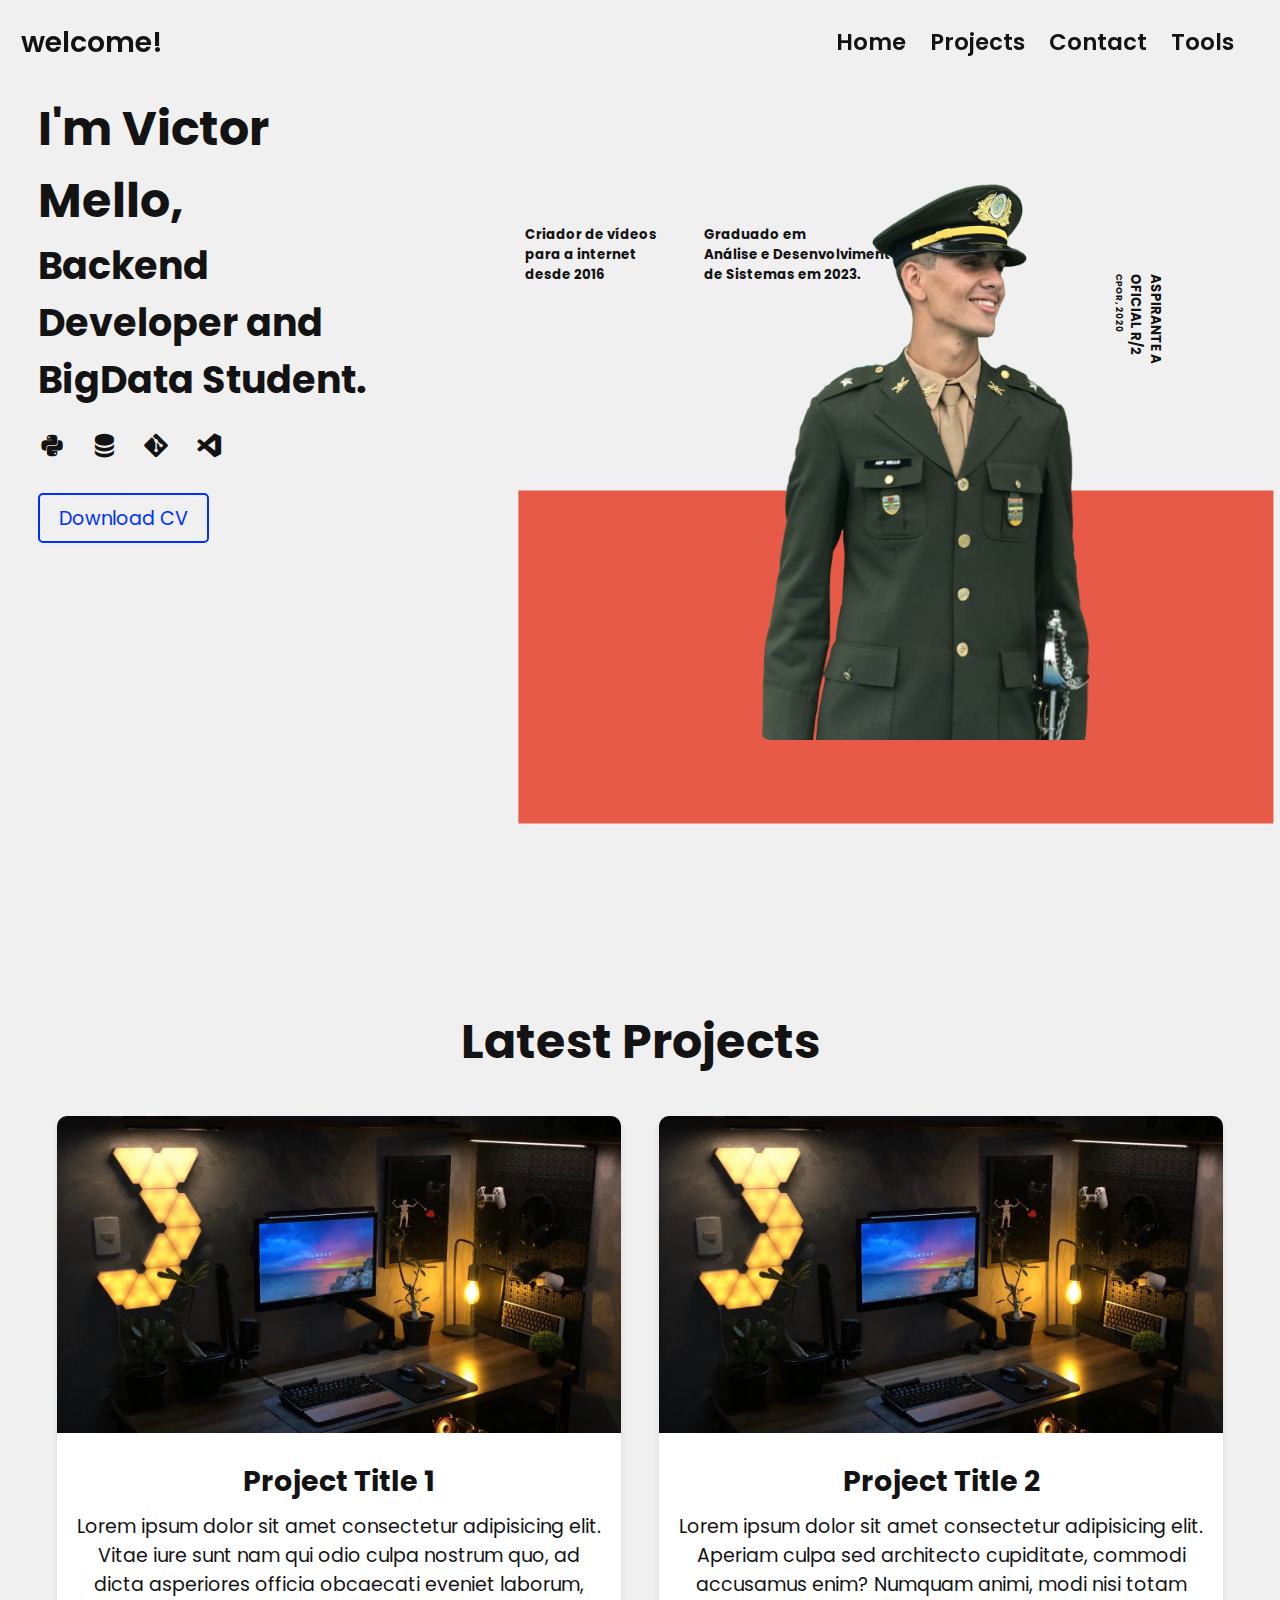
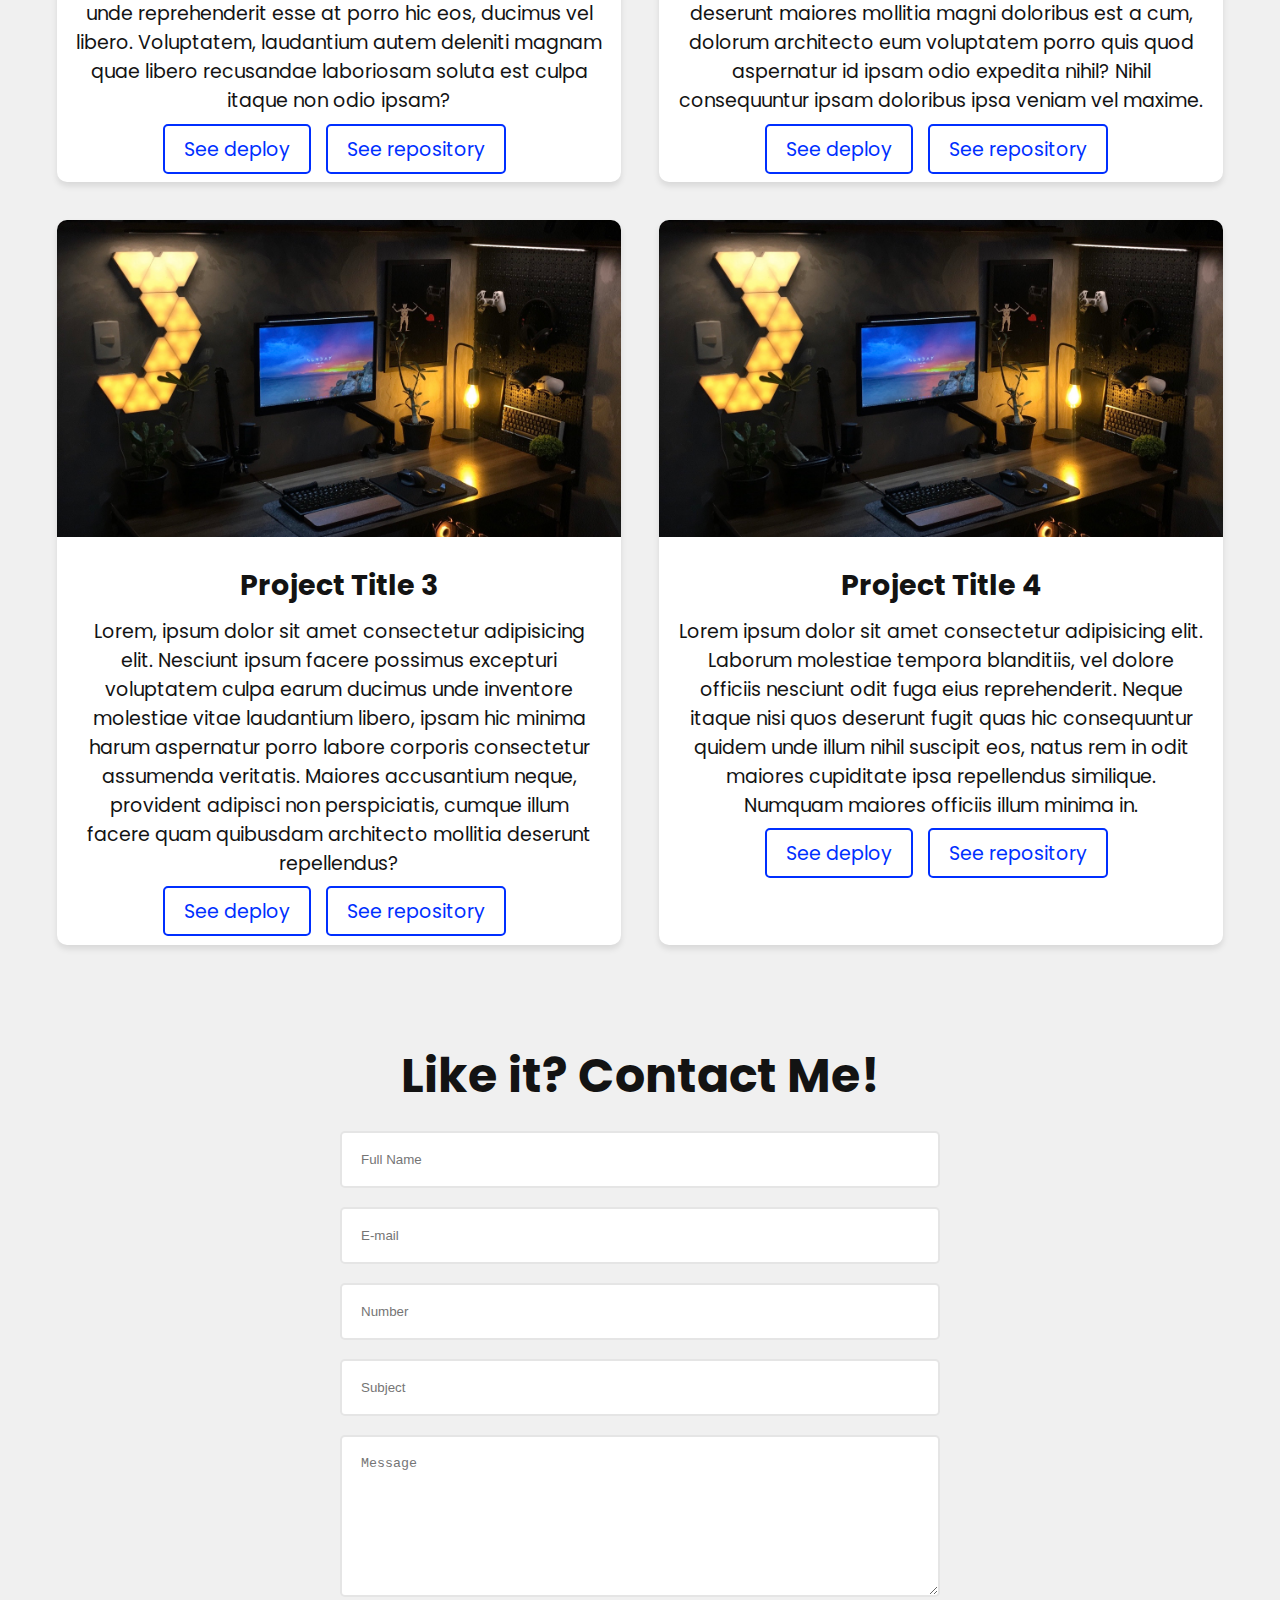
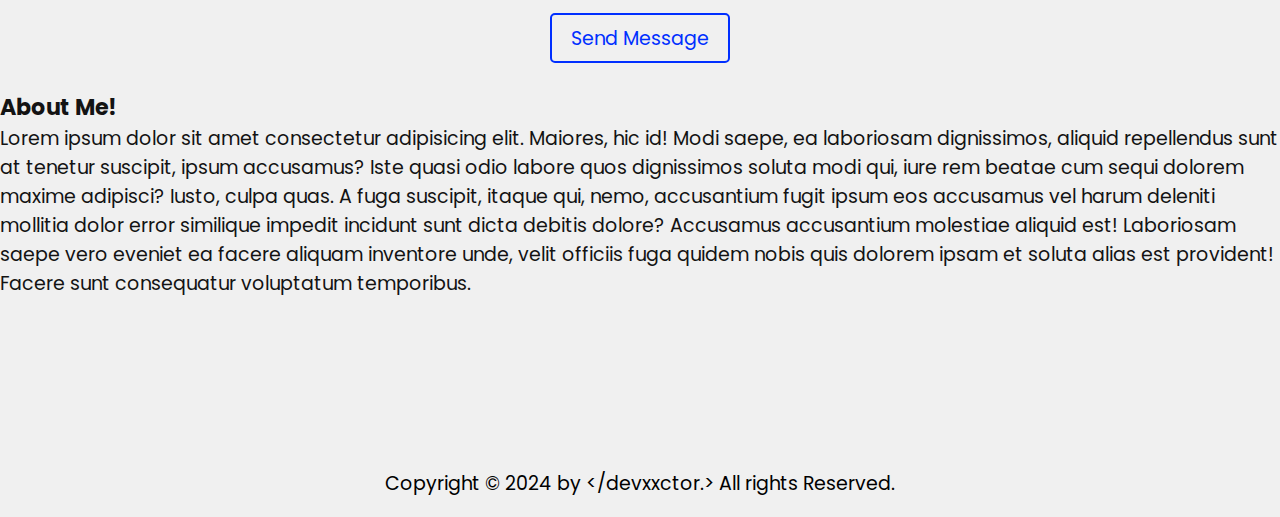
==== index.html @ 787803a2 "first commit" ====
<!DOCTYPE html>
<html lang="en">
<head>
    <meta charset="UTF-8">
    <meta name="viewport" content="width=device-width, initial-scale=1.0">
    <title>Welcome to my Portfolio</title>
    <link rel="shortcut icon" href="#" type="image/x-icon">
    <!-- box icons-->
    <link href='https://unpkg.com/boxicons@2.1.4/css/boxicons.min.css' rel='stylesheet'>
    <!-- custom css -->
     <link rel="stylesheet" href="css/style.css">
</head>
<body>
    <header>
        <a href="#" class="logo">welcome!</a>

        <div class="nav">
            <a href="#home">Home</a>
            <a href="#portfolio">Projects</a>
            <a href="#contact">Contact</a>
            <a href="#tools">Tools</a>
        </div>
    </header>

    <!-- Tarja semi-transparente -->
    <div class="overlay"></div>

    <!-- texto ao redor da imagem -->
     <div class="asp">
        <h4>ASPIRANTE A</h4>
        <h4>OFICIAL R/2</h4>
        <h6>CPOR, 2020</h6>
     </div>

     <div class="text">
        <h3>Graduado em</h3>
        <h3>Análise e Desenvolvimento</h3>
        <h3>de Sistemas em 2023.</h3>
     </div>

     <div class="resumo">
        <h3>Criador de vídeos</h3>
        <h3>para a internet</h3>
        <h3>desde 2016</h3>
     </div> 

    <!-- home section -->
    <section class="home" id="home">
        <div class="home-content">
            <h1>I'm Victor Mello,</h1>
            <h2>Backend <span>Developer</span> and BigData <span>Student.</span></h2>
            <div class="tecnologias">
                <a href="#"><i class='bx bxl-python'></i>
                <a href="#"><i class='bx bxs-data'></i>
                <a href="#"><i class='bx bxl-git'></i>
                <a href="#"><i class='bx bxl-visual-studio'></i>
            </div>
            <h3>‎ </h3> <!-- comentário em branco para dar espaço -->
            <a href="#" class="btn">Download CV</a>
        </div>
        <div class="home-image">
            <img class="profile-picture" src="img/profile.png" alt="Foto de Perfil">
        </div>
    </section>
    <!-- /home section -->

    <!-- portfolio section -->
    <section class="portfolio" id="portfolio">
        <h2>Latest <span>Projects</span></h2>
        <div class="portfolio-container">
            <!-- Project 1 -->
            <div class="portfolio-item">
                <img src="img/setup.jpg" alt="Projeto 1">
                <div class="portfolio-content">
                    <h3>Project Title 1</h3>
                    <p>
                        Lorem ipsum dolor sit amet consectetur adipisicing elit. Vitae iure sunt nam qui odio culpa nostrum quo, ad dicta asperiores officia obcaecati eveniet laborum, unde reprehenderit esse at porro hic eos, ducimus vel libero. Voluptatem, laudantium autem deleniti magnam quae libero recusandae laboriosam soluta est culpa itaque non odio ipsam?
                    </p>
                    <div class="portfolio-buttons">
                        <a href="#" class="btn">See deploy</a>
                        <a href="#" class="btn">See repository</a>
                    </div>
                </div>
            </div>
            <!-- Project 2 -->
            <div class="portfolio-item">
                <img src="img/setup.jpg" alt="Projeto 2">
                <div class="portfolio-content">
                    <h3>Project Title 2</h3>
                    <p>
                        Lorem ipsum dolor sit amet consectetur adipisicing elit. Aperiam culpa sed architecto cupiditate, commodi accusamus enim? Numquam animi, modi nisi totam deserunt maiores mollitia magni doloribus est a cum, dolorum architecto eum voluptatem porro quis quod aspernatur id ipsam odio expedita nihil? Nihil consequuntur ipsam doloribus ipsa veniam vel maxime.
                    </p>
                    <div class="portfolio-buttons">
                        <a href="#" class="btn">See deploy</a>
                        <a href="#" class="btn">See repository</a>
                    </div>
                </div>
            </div>
            <!-- Project 3 -->
            <div class="portfolio-item">
                <img src="img/setup.jpg" alt="Projeto 3">
                <div class="portfolio-content">
                    <h3>Project Title 3</h3>
                    <p>
                        Lorem, ipsum dolor sit amet consectetur adipisicing elit. Nesciunt ipsum facere possimus excepturi voluptatem culpa earum ducimus unde inventore molestiae vitae laudantium libero, ipsam hic minima harum aspernatur porro labore corporis consectetur assumenda veritatis. Maiores accusantium neque, provident adipisci non perspiciatis, cumque illum facere quam quibusdam architecto mollitia deserunt repellendus?
                    </p>
                    <div class="portfolio-buttons">
                        <a href="#" class="btn">See deploy</a>
                        <a href="#" class="btn">See repository</a>
                    </div>
                </div>
            </div>
            <!-- Project 4 -->
            <div class="portfolio-item">
                <img src="img/setup.jpg" alt="Projeto 4">
                <div class="portfolio-content">
                    <h3>Project Title 4</h3>
                    <p>
                        Lorem ipsum dolor sit amet consectetur adipisicing elit. Laborum molestiae tempora blanditiis, vel dolore officiis nesciunt odit fuga eius reprehenderit. Neque itaque nisi quos deserunt fugit quas hic consequuntur quidem unde illum nihil suscipit eos, natus rem in odit maiores cupiditate ipsa repellendus similique. Numquam maiores officiis illum minima in.
                    </p>
                    <div class="portfolio-buttons">
                        <a href="#" class="btn">See deploy</a>
                        <a href="#" class="btn">See repository</a>
                    </div>
                </div>
            </div>
        </div>
    </section>
    <!-- /portfolio section -->

    <!-- contact section -->
    <section class="contact" id="contact">
        <h2>Like it? Contact <span>Me!</span></h2>
        <form action="">
            <div class="input-box">
                <input type="text" placeholder="Full Name">
                <input type="email" placeholder="E-mail">
                <input type="number" placeholder="Number">
                <input type="text" placeholder="Subject">
                <textarea cols="45" rows="8" placeholder="Message"></textarea>
            </div>
            <a href="#" class="btn">Send Message</a>
        </form>
    </section>
    <!-- /contact section -->

    <!-- about section -->
    <section class="about" id="about">
        <div class="about-content">
            <h3>About <span>Me!</span></h3>
            <p>
                Lorem ipsum dolor sit amet consectetur adipisicing elit. Maiores, hic id! Modi saepe, ea laboriosam dignissimos, aliquid repellendus sunt at tenetur suscipit, ipsum accusamus? Iste quasi odio labore quos dignissimos soluta modi qui, iure rem beatae cum sequi dolorem maxime adipisci? Iusto, culpa quas. A fuga suscipit, itaque qui, nemo, accusantium fugit ipsum eos accusamus vel harum deleniti mollitia dolor error similique impedit incidunt sunt dicta debitis dolore? Accusamus accusantium molestiae aliquid est! Laboriosam saepe vero eveniet ea facere aliquam inventore unde, velit officiis fuga quidem nobis quis dolorem ipsam et soluta alias est provident! Facere sunt consequatur voluptatum temporibus.
            </p>
        </div>
    </section>
    <!-- /about section -->

    <footer>
        <p>Copyright &copy; 2024 by &lt;/devxxctor.&gt; All rights Reserved.</p>
    </footer>

    <script src="js/script.js"></script>
</body>
</html>
---- css/style.css ----
@import url('https://fonts.googleapis.com/css2?family=Poppins:ital,wght@0,100;0,200;0,300;0,400;0,500;0,600;0,700;0,800;0,900;1,100;1,200;1,300;1,400;1,500;1,600;1,700;1,800;1,900&display=swap');

:root {
    --main-color: #002fff;
    --text-color: #131313;
    --bg-color-01: #f0f0f0;
    --bg-color-02: #00eeff;
    --color-00: #0000001a;
    --color-01: #e22c14c4;
}

* {
    margin: 0;
    padding: 0;
    box-sizing: border-box;
    text-decoration: none;
    outline: none;
    scroll-behavior: smooth;
}

html {
    font-family: 'Poppins', sans-serif;
    font-size: 19px;
}

body {
    background-color: var(--bg-color-01);
    color: var(--text-color);
}

header {
    position: fixed;
    top: 0;
    left: 0;
    width: 98%;
    padding: 1.1rem;
    display: flex;
    justify-content: space-between;
    align-items: center;
    z-index: 100;
}

.profile-picture {
    max-width: 69%;
    height: auto;
    display: block;
    margin: 0;
    position: relative;
    cursor: default;
    margin-top: 3.5rem;
}

.nav a {
    color: var(--text-color);
    font-size: 1.2rem;
    margin-left: 1rem;
    font-weight: 600;
    transition: 0.5s;
}

.nav a:hover {
    color: var(--color-01);
}

.logo {
    color: var(--text-color);
    font-size: 1.5rem;  
    font-weight: 600;
    cursor: default;
}

.btn {
    color: var(--main-color);
    border: 2px solid var(--main-color);
    padding: 0.5rem 1rem;
    border-radius: 5px;
    transition: 0.3s;
}

.home-content .btn {
    margin-top: 3rem; 
}

.btn:hover {
    background-color: var(--main-color);
    color: #fff;
}

.home {
    display: flex;
    flex-direction: row;
    align-items: center;
    justify-content: space-between;
    padding: 2rem;
    margin-top: 4rem;
}

.home-content {
    max-width: 30%;
    margin-top: -12rem;
}

.home h1 {
    font-size: 2.5rem;
}

.home h2 {
    font-size: 2rem;
    margin-bottom: 1rem;
}

.home p {
    margin-bottom: 1rem;
}

.home .tecnologias a {
    color: var(--text-color);
    margin-right: 0.8rem;
    font-size: 1.5rem;
    transition: 0.3s;
    cursor: default;
}

.home .tecnologias a:hover {
    color: var(--color-01);
    cursor: default;
}

.home-image {
    max-width: 40%;
    position: relative;
    z-index: 2;
}

.asp {
    position: absolute;
    text-align: left;
    top: 19%;
    left: 73%;
    width: 10%;
    height: 37%;
    rotate: 90deg;
    font-size: 0.7rem;
}

.asp h4 {
    margin: 0;
    text-align: left;
}

.text {
    position: absolute;
    text-align: left;
    top: 25%;
    left: 55%;
    width: 55%;
    height: 37%;
    font-size: 0.6rem;
}

.resumo {
    position: absolute;
    text-align: left;
    top: 25%;
    left: 41%;
    width: 55%;
    height: 37%;
    font-size: 0.6rem;
}

.overlay {
    position: absolute;
    top: 73%;
    left: 70%;
    width: 59%;
    height: 37%;
    background-color: var(--color-01);
    z-index: 2;
    transform: translate(-50%, -50%);
}

.home-image img {
    width: 100%;
    height: auto;
    border-radius: 10px;
}

.portfolio {
    padding: 2rem;
    text-align: center;
    margin-top: 10rem;
}

.portfolio h2 {
    font-size: 2.5rem;
    margin-bottom: 1rem;
}

.portfolio-container {
    display: flex;
    flex-wrap: wrap;
    justify-content: center;
}

.portfolio-item {
    background-color: #fff;
    border-radius: 10px;
    box-shadow: 0 4px 6px rgba(0, 0, 0, 0.1);
    margin: 1rem;
    width: calc(50% - 2rem);
    transition: 0.3s;
}

.portfolio-item img {
    width: 100%;
    border-radius: 10px 10px 0 0;
}

.portfolio-content {
    padding: 1rem;
}

.portfolio-content h3 {
    font-size: 1.5rem;
    margin-bottom: 0.5rem;
}

.portfolio-content p {
    margin-bottom: 1rem;
}

.portfolio-buttons .btn {
    margin-right: 0.5rem;
}

.contact {
    padding: 2rem;
    text-align: center;
}

.contact h2 {
    font-size: 2.5rem;
    margin-bottom: 1rem;
}

.contact form {
    max-width: 600px;
    margin: 0 auto;
}

.input-box input,
.input-box textarea {
    width: 100%;
    padding: 1rem;
    margin-bottom: 1rem;
    border: 2px solid var(--color-00);
    border-radius: 5px;
}

.input-box textarea {
    resize: vertical;
}

footer {
    text-align: center;
    padding: 1rem;
    color: #000000;
    width: 100%;
    bottom: 0;
    left: 0;
    margin-top: 8rem;
}
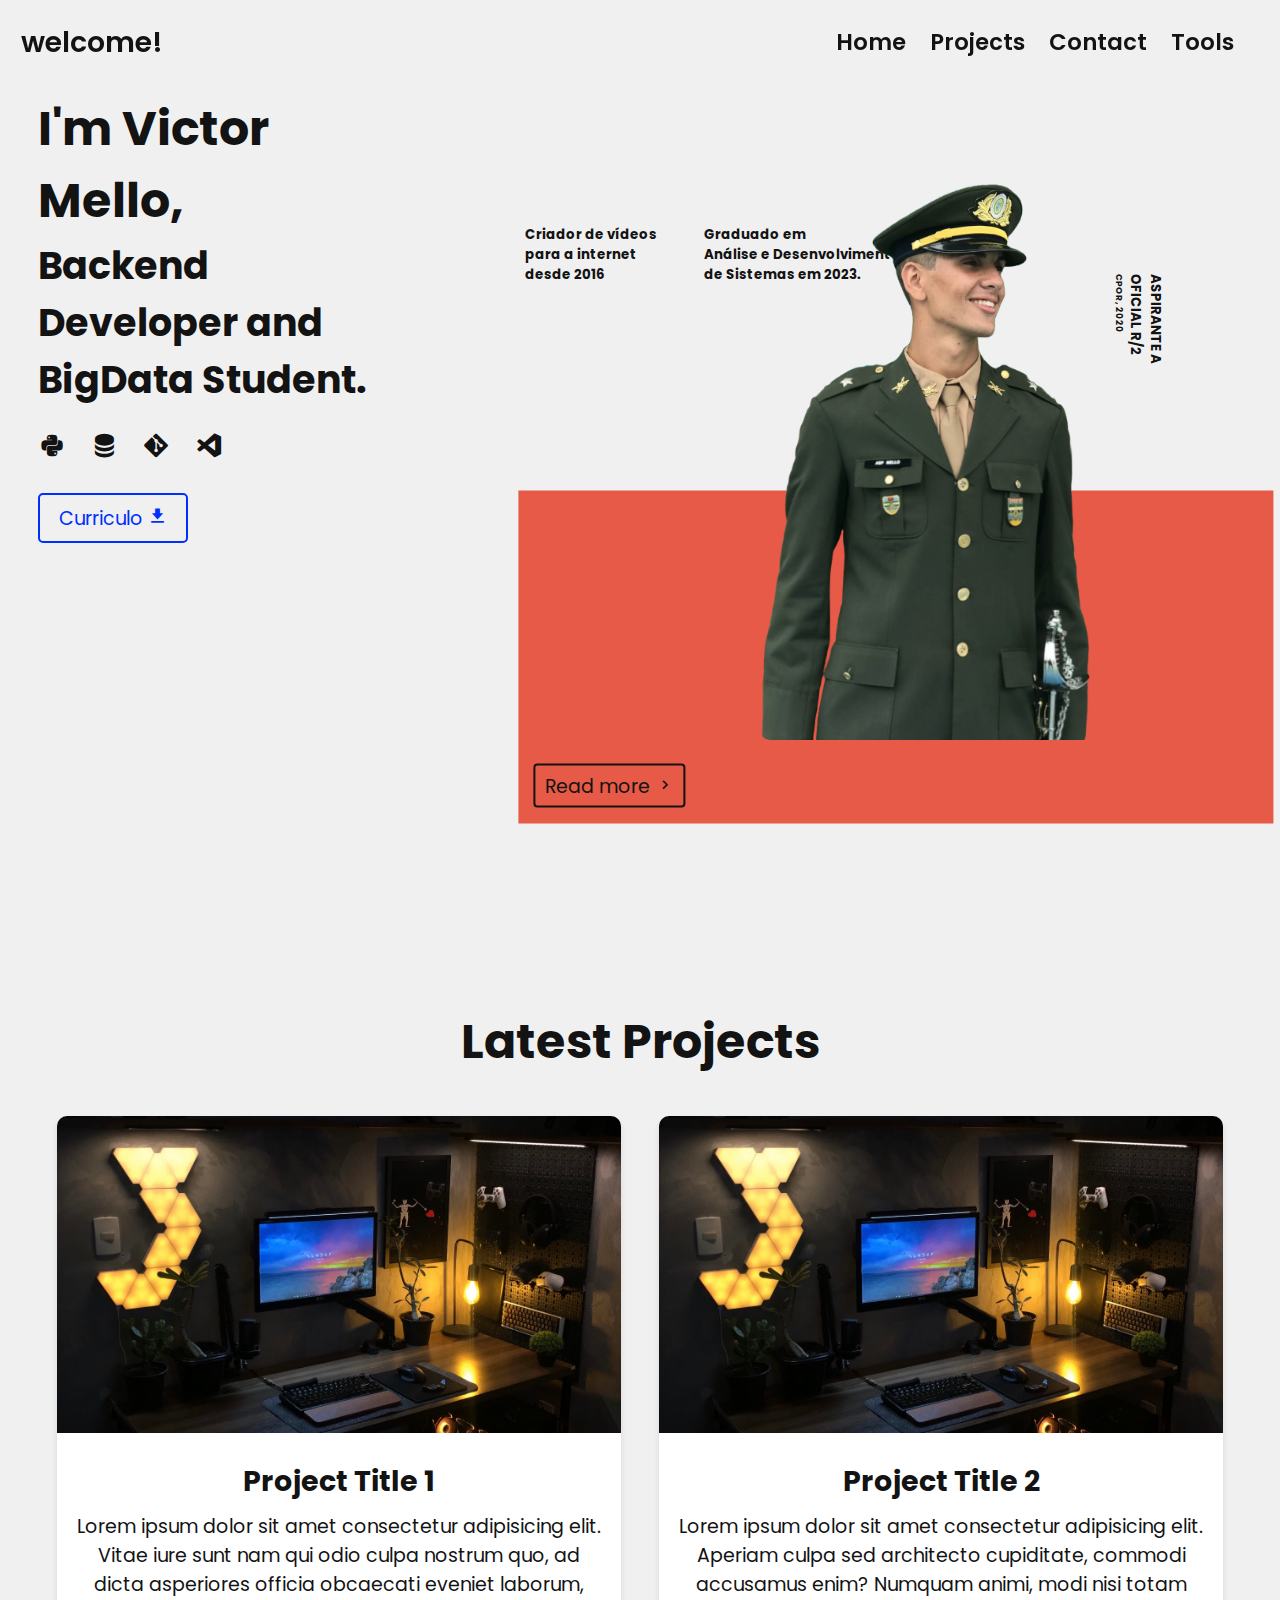
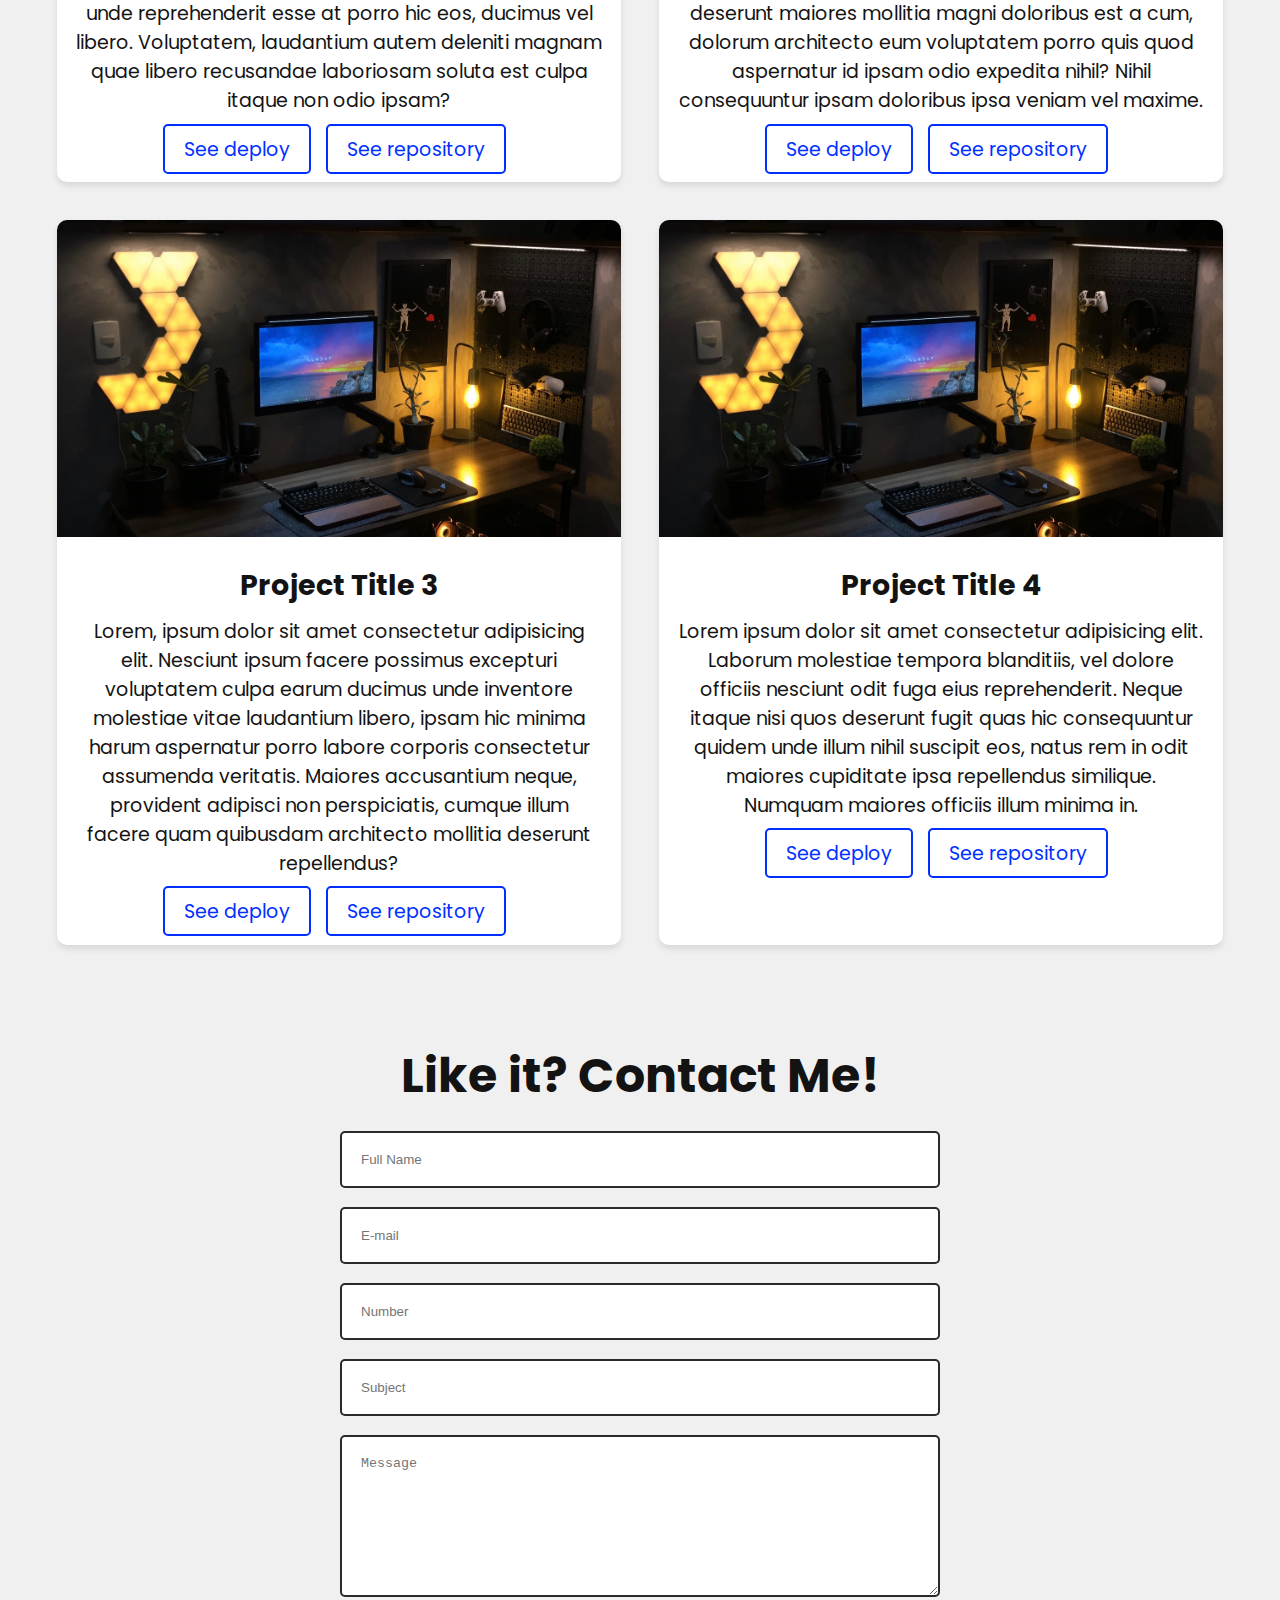
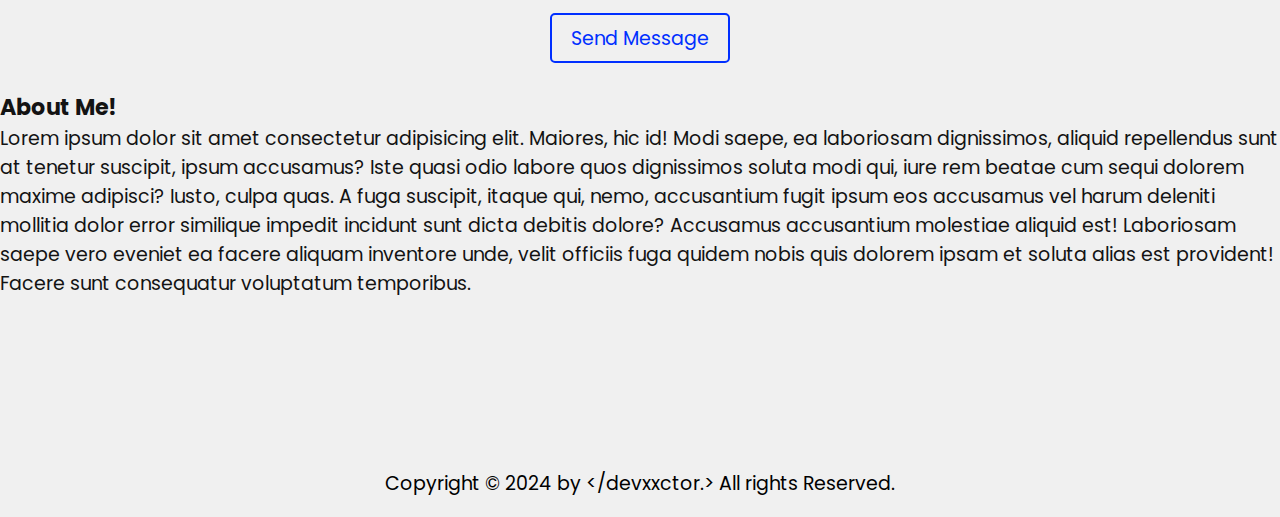
==== commit ed0954bd: "atualização de funcionalides" ====
--- a/index.html
+++ b/index.html
@@ -23,7 +23,11 @@
     </header>
 
     <!-- Tarja semi-transparente -->
-    <div class="overlay"></div>
+    <div class="overlay1">
+        <div class="overlay1-content">
+        </div>
+        <a href="#" class="read-more">Read more<i class='bx bx-chevron-right'></i></a>
+    </div>
 
     <!-- texto ao redor da imagem -->
      <div class="asp">
@@ -56,7 +60,7 @@
                 <a href="#"><i class='bx bxl-visual-studio'></i>
             </div>
             <h3>‎ </h3> <!-- comentário em branco para dar espaço -->
-            <a href="#" class="btn">Download CV</a>
+            <a href="#" class="btn">Curriculo <i class='bx bxs-download'></i></a>
         </div>
         <div class="home-image">
             <img class="profile-picture" src="img/profile.png" alt="Foto de Perfil">
@@ -160,5 +164,7 @@
     </footer>
 
     <script src="js/script.js"></script>
+    
 </body>
 </html>
+    --- a/css/style.css
+++ b/css/style.css
@@ -5,7 +5,7 @@
     --text-color: #131313;
     --bg-color-01: #f0f0f0;
     --bg-color-02: #00eeff;
-    --color-00: #0000001a;
+    --color-00: #000000d5;
     --color-01: #e22c14c4;
 }
 
@@ -168,7 +168,7 @@
     font-size: 0.6rem;
 }
 
-.overlay {
+.overlay1 {
     position: absolute;
     top: 73%;
     left: 70%;
@@ -177,6 +177,42 @@
     background-color: var(--color-01);
     z-index: 2;
     transform: translate(-50%, -50%);
+}
+
+.overlay1:hover {
+    opacity: 1;
+}
+
+.overlay1-content {
+    text-align: left;
+    position: relative;
+    padding: 1rem;
+    display: none;
+    z-index: 10;
+}
+
+.read-more {
+    top: 82%;
+    left: 2%;
+    position: absolute;
+    transition: 1s;
+    border: 2px solid;
+    border-radius: 4px;
+    padding: 0.3rem 0.5rem;
+    color: var(--text-color);
+}
+
+.read-more:hover {
+    color: var(--main-color);
+}
+
+.read-more i {
+    margin-left: 5px;
+}
+
+.overlay p {
+    margin-top: 1rem;
+    font-size: 0.9rem;
 }
 
 .home-image img {
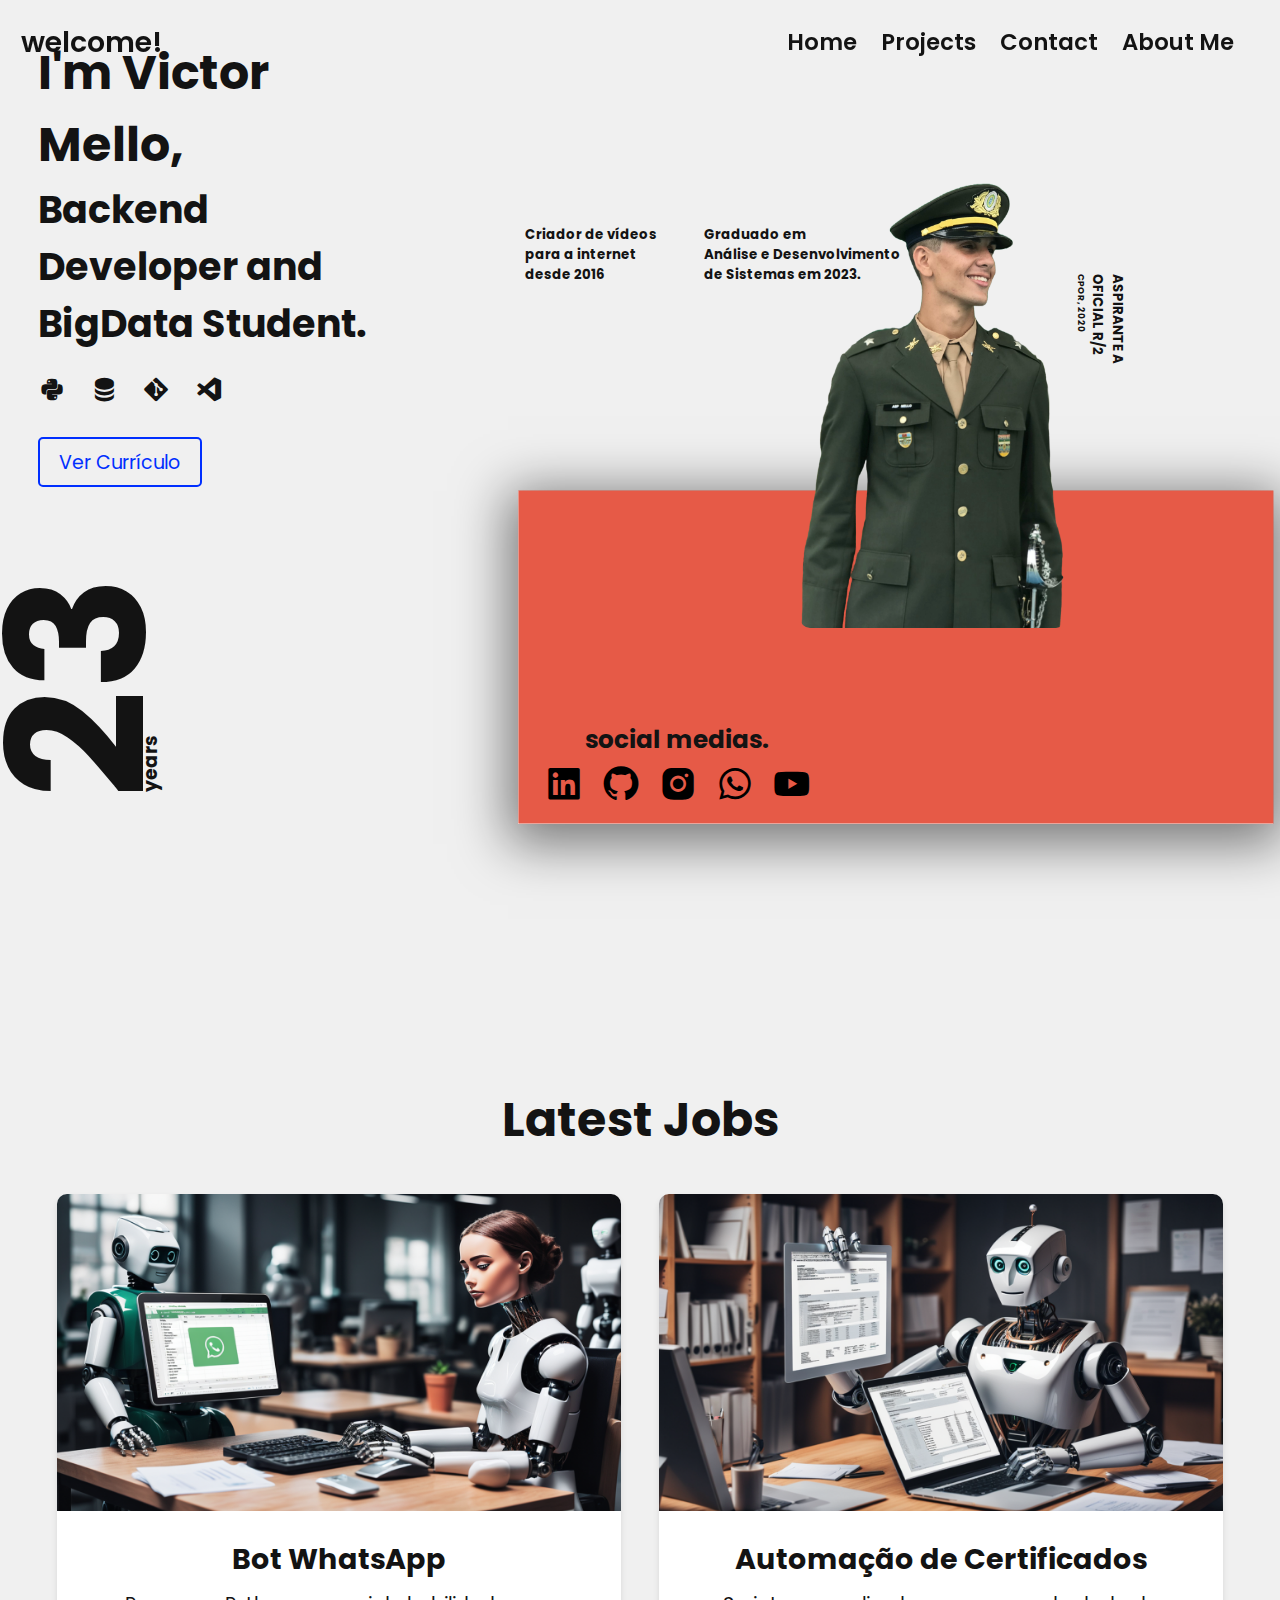
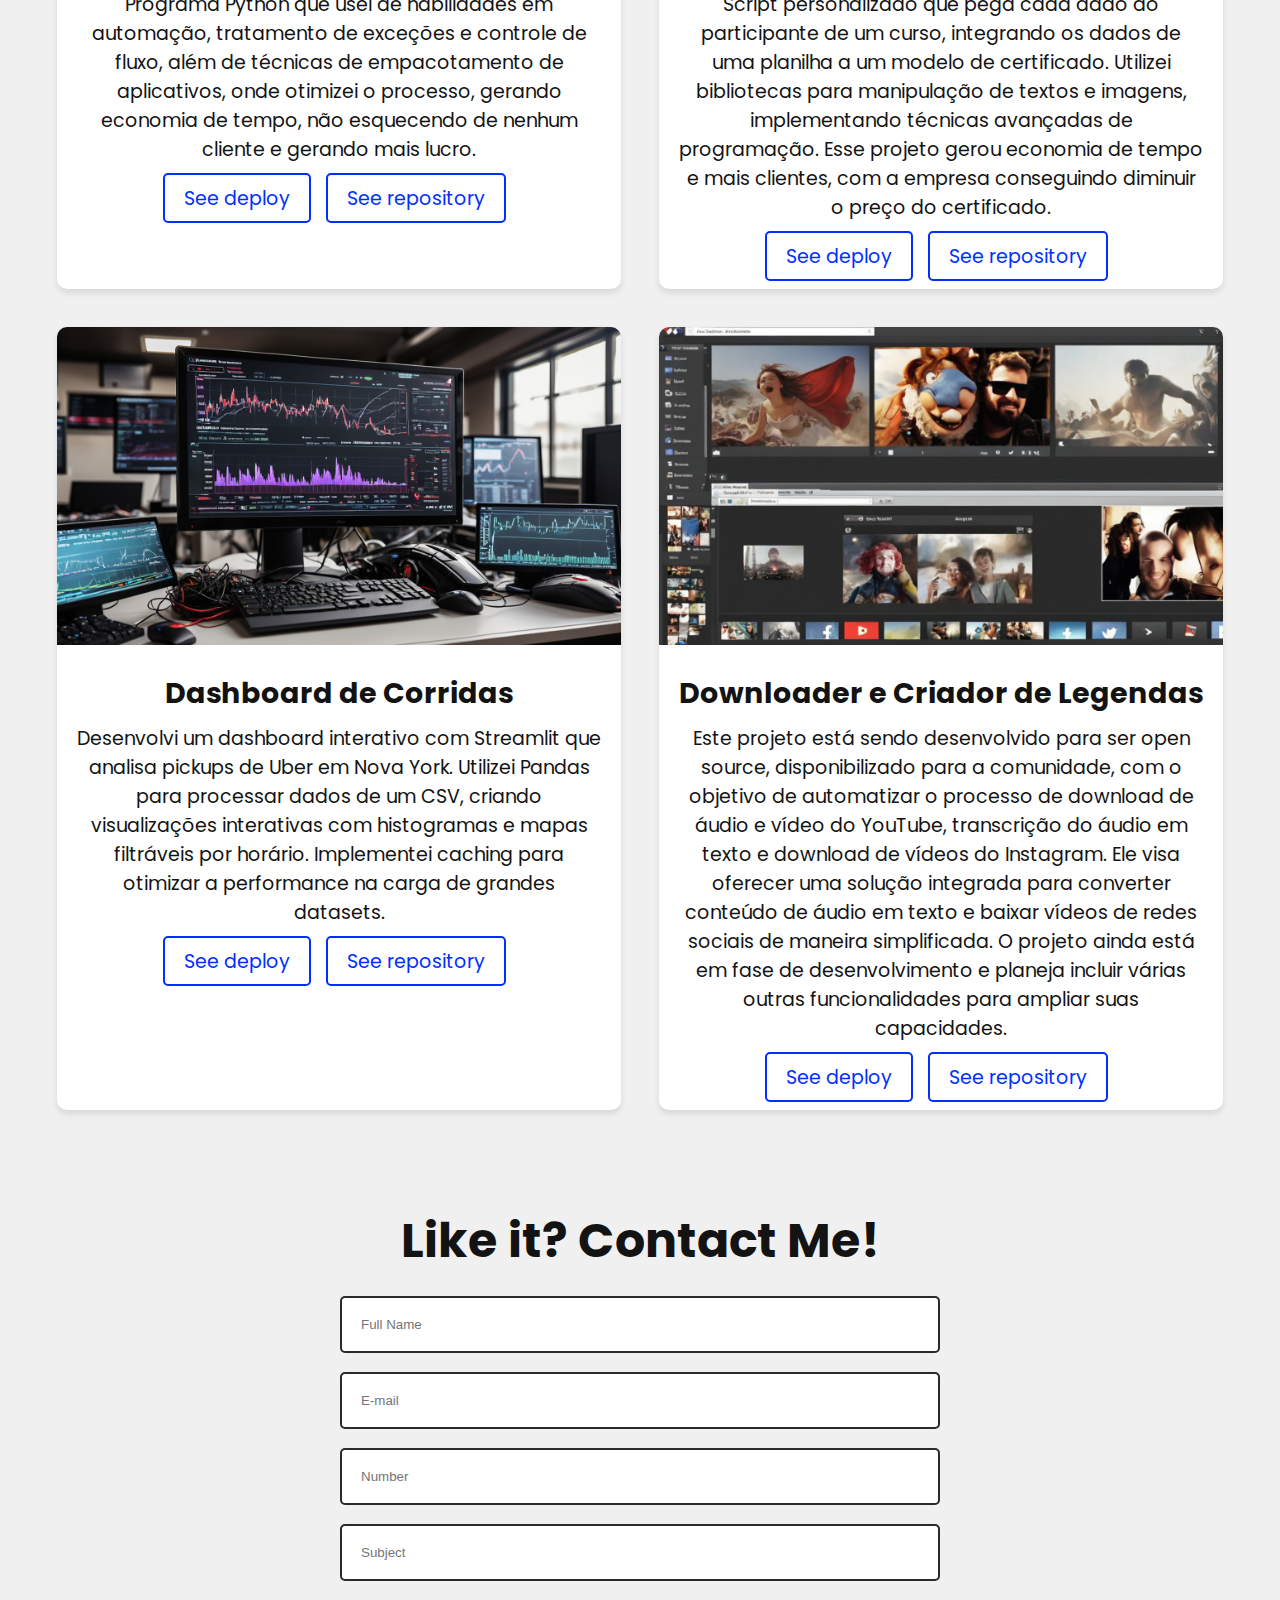
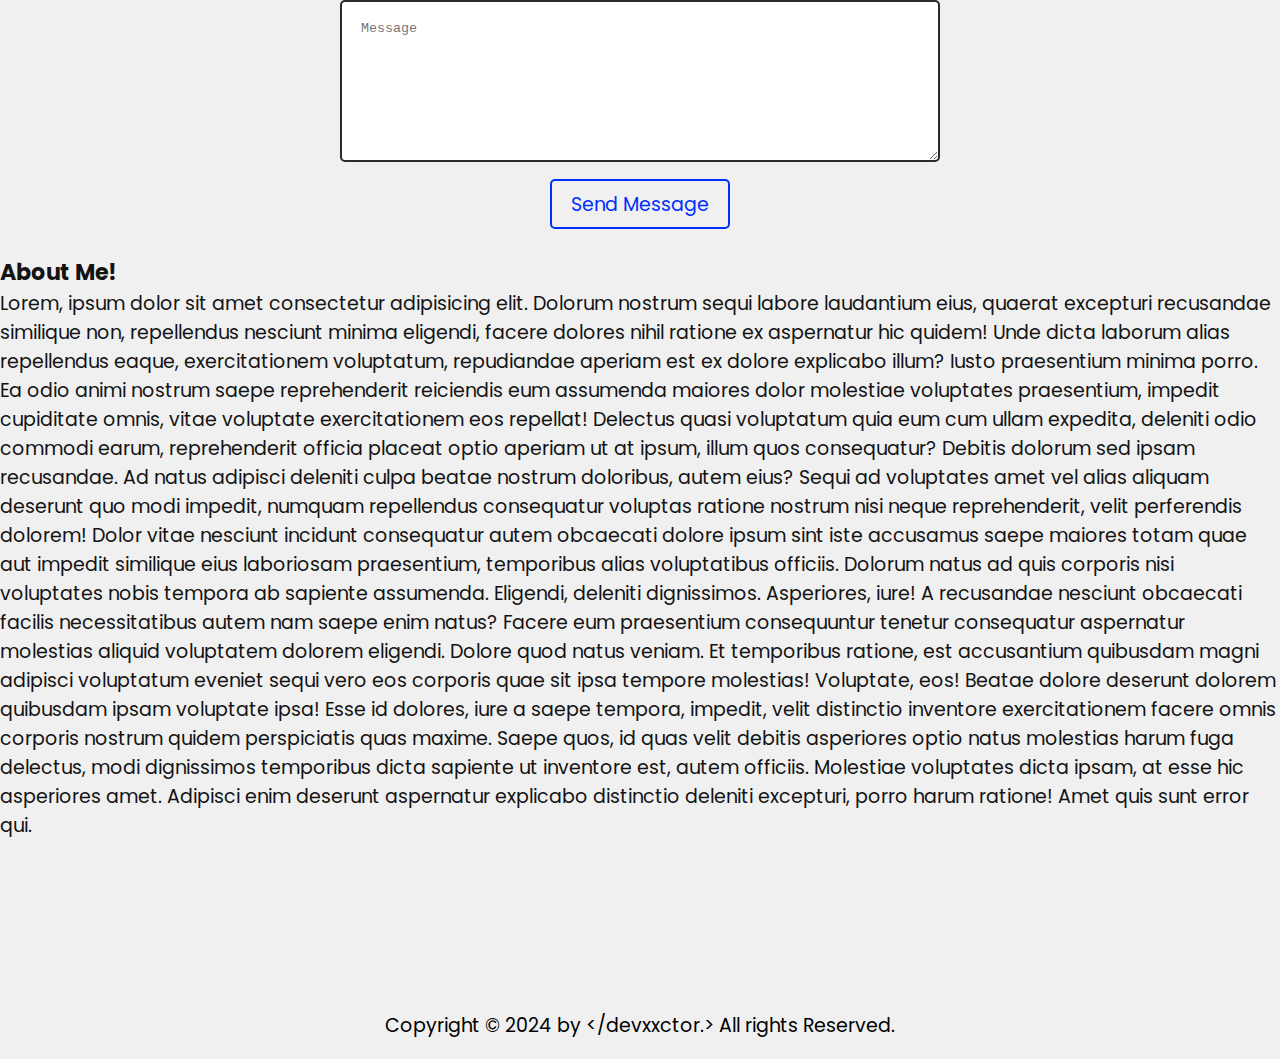
==== commit 41215d70: "mais algumas funcionalidades" ====
--- a/index.html
+++ b/index.html
@@ -18,15 +18,20 @@
             <a href="#home">Home</a>
             <a href="#portfolio">Projects</a>
             <a href="#contact">Contact</a>
-            <a href="#tools">Tools</a>
+            <a href="#about">About Me</a>
         </div>
     </header>
 
     <!-- Tarja semi-transparente -->
     <div class="overlay1">
-        <div class="overlay1-content">
+        <h6>social medias.</h6>
+        <div class="social-icons">
+            <a href="#"><i class='bx bxl-linkedin-square'></i></a>
+            <a href="#"><i class='bx bxl-github'></i></a>
+            <a href="#"><i class='bx bxl-instagram-alt'></i></a>
+            <a href="#"><i class='bx bxl-whatsapp'></i></a>
+            <a href="#"><i class='bx bxl-youtube'></i></a>
         </div>
-        <a href="#" class="read-more">Read more<i class='bx bx-chevron-right'></i></a>
     </div>
 
     <!-- texto ao redor da imagem -->
@@ -46,7 +51,13 @@
         <h3>Criador de vídeos</h3>
         <h3>para a internet</h3>
         <h3>desde 2016</h3>
-     </div> 
+     </div>
+
+    <!-- numero -->
+     <div class="idade">
+        <h1>23</h1>
+        <h5>years</h5>
+     </div>
 
     <!-- home section -->
     <section class="home" id="home">
@@ -60,7 +71,7 @@
                 <a href="#"><i class='bx bxl-visual-studio'></i>
             </div>
             <h3>‎ </h3> <!-- comentário em branco para dar espaço -->
-            <a href="#" class="btn">Curriculo <i class='bx bxs-download'></i></a>
+            <a href="#" class="btn">Ver Currículo</a>
         </div>
         <div class="home-image">
             <img class="profile-picture" src="img/profile.png" alt="Foto de Perfil">
@@ -70,15 +81,15 @@
 
     <!-- portfolio section -->
     <section class="portfolio" id="portfolio">
-        <h2>Latest <span>Projects</span></h2>
+        <h2>Latest <span>Jobs</span></h2>
         <div class="portfolio-container">
             <!-- Project 1 -->
             <div class="portfolio-item">
-                <img src="img/setup.jpg" alt="Projeto 1">
+                <img src="img/projeto1.png" alt="Projeto 1">
                 <div class="portfolio-content">
-                    <h3>Project Title 1</h3>
+                    <h3>Bot WhatsApp</h3>
                     <p>
-                        Lorem ipsum dolor sit amet consectetur adipisicing elit. Vitae iure sunt nam qui odio culpa nostrum quo, ad dicta asperiores officia obcaecati eveniet laborum, unde reprehenderit esse at porro hic eos, ducimus vel libero. Voluptatem, laudantium autem deleniti magnam quae libero recusandae laboriosam soluta est culpa itaque non odio ipsam?
+                        Programa Python que usei de habilidades em automação, tratamento de exceções e controle de fluxo, além de técnicas de empacotamento de aplicativos, onde otimizei o processo, gerando economia de tempo, não esquecendo de nenhum cliente e gerando mais lucro. 
                     </p>
                     <div class="portfolio-buttons">
                         <a href="#" class="btn">See deploy</a>
@@ -88,11 +99,11 @@
             </div>
             <!-- Project 2 -->
             <div class="portfolio-item">
-                <img src="img/setup.jpg" alt="Projeto 2">
+                <img src="img/projeto2.png" alt="Projeto 2">
                 <div class="portfolio-content">
-                    <h3>Project Title 2</h3>
+                    <h3>Automação de Certificados</h3>
                     <p>
-                        Lorem ipsum dolor sit amet consectetur adipisicing elit. Aperiam culpa sed architecto cupiditate, commodi accusamus enim? Numquam animi, modi nisi totam deserunt maiores mollitia magni doloribus est a cum, dolorum architecto eum voluptatem porro quis quod aspernatur id ipsam odio expedita nihil? Nihil consequuntur ipsam doloribus ipsa veniam vel maxime.
+                        Script personalizado que pega cada dado do participante de um curso, integrando os dados de uma planilha a um modelo de certificado. Utilizei bibliotecas para manipulação de textos e imagens, implementando técnicas avançadas de programação. Esse projeto gerou economia de tempo e mais clientes, com a empresa conseguindo diminuir o preço do certificado. 
                     </p>
                     <div class="portfolio-buttons">
                         <a href="#" class="btn">See deploy</a>
@@ -102,11 +113,11 @@
             </div>
             <!-- Project 3 -->
             <div class="portfolio-item">
-                <img src="img/setup.jpg" alt="Projeto 3">
+                <img src="img/projeto3.png" alt="Projeto 3">
                 <div class="portfolio-content">
-                    <h3>Project Title 3</h3>
+                    <h3>Dashboard de Corridas</h3>
                     <p>
-                        Lorem, ipsum dolor sit amet consectetur adipisicing elit. Nesciunt ipsum facere possimus excepturi voluptatem culpa earum ducimus unde inventore molestiae vitae laudantium libero, ipsam hic minima harum aspernatur porro labore corporis consectetur assumenda veritatis. Maiores accusantium neque, provident adipisci non perspiciatis, cumque illum facere quam quibusdam architecto mollitia deserunt repellendus?
+                        Desenvolvi um dashboard interativo com Streamlit que analisa pickups de Uber em Nova York. Utilizei Pandas para processar dados de um CSV, criando visualizações interativas com histogramas e mapas filtráveis por horário. Implementei caching para otimizar a performance na carga de grandes datasets. 
                     </p>
                     <div class="portfolio-buttons">
                         <a href="#" class="btn">See deploy</a>
@@ -116,11 +127,11 @@
             </div>
             <!-- Project 4 -->
             <div class="portfolio-item">
-                <img src="img/setup.jpg" alt="Projeto 4">
+                <img src="img/projeto4.png" alt="Projeto 4">
                 <div class="portfolio-content">
-                    <h3>Project Title 4</h3>
+                    <h3>Downloader e Criador de Legendas</h3>
                     <p>
-                        Lorem ipsum dolor sit amet consectetur adipisicing elit. Laborum molestiae tempora blanditiis, vel dolore officiis nesciunt odit fuga eius reprehenderit. Neque itaque nisi quos deserunt fugit quas hic consequuntur quidem unde illum nihil suscipit eos, natus rem in odit maiores cupiditate ipsa repellendus similique. Numquam maiores officiis illum minima in.
+                        Este projeto está sendo desenvolvido para ser open source, disponibilizado para a comunidade, com o objetivo de automatizar o processo de download de áudio e vídeo do YouTube, transcrição do áudio em texto e download de vídeos do Instagram. Ele visa oferecer uma solução integrada para converter conteúdo de áudio em texto e baixar vídeos de redes sociais de maneira simplificada. O projeto ainda está em fase de desenvolvimento e planeja incluir várias outras funcionalidades para ampliar suas capacidades.
                     </p>
                     <div class="portfolio-buttons">
                         <a href="#" class="btn">See deploy</a>
@@ -153,7 +164,7 @@
         <div class="about-content">
             <h3>About <span>Me!</span></h3>
             <p>
-                Lorem ipsum dolor sit amet consectetur adipisicing elit. Maiores, hic id! Modi saepe, ea laboriosam dignissimos, aliquid repellendus sunt at tenetur suscipit, ipsum accusamus? Iste quasi odio labore quos dignissimos soluta modi qui, iure rem beatae cum sequi dolorem maxime adipisci? Iusto, culpa quas. A fuga suscipit, itaque qui, nemo, accusantium fugit ipsum eos accusamus vel harum deleniti mollitia dolor error similique impedit incidunt sunt dicta debitis dolore? Accusamus accusantium molestiae aliquid est! Laboriosam saepe vero eveniet ea facere aliquam inventore unde, velit officiis fuga quidem nobis quis dolorem ipsam et soluta alias est provident! Facere sunt consequatur voluptatum temporibus.
+                Lorem, ipsum dolor sit amet consectetur adipisicing elit. Dolorum nostrum sequi labore laudantium eius, quaerat excepturi recusandae similique non, repellendus nesciunt minima eligendi, facere dolores nihil ratione ex aspernatur hic quidem! Unde dicta laborum alias repellendus eaque, exercitationem voluptatum, repudiandae aperiam est ex dolore explicabo illum? Iusto praesentium minima porro. Ea odio animi nostrum saepe reprehenderit reiciendis eum assumenda maiores dolor molestiae voluptates praesentium, impedit cupiditate omnis, vitae voluptate exercitationem eos repellat! Delectus quasi voluptatum quia eum cum ullam expedita, deleniti odio commodi earum, reprehenderit officia placeat optio aperiam ut at ipsum, illum quos consequatur? Debitis dolorum sed ipsam recusandae. Ad natus adipisci deleniti culpa beatae nostrum doloribus, autem eius? Sequi ad voluptates amet vel alias aliquam deserunt quo modi impedit, numquam repellendus consequatur voluptas ratione nostrum nisi neque reprehenderit, velit perferendis dolorem! Dolor vitae nesciunt incidunt consequatur autem obcaecati dolore ipsum sint iste accusamus saepe maiores totam quae aut impedit similique eius laboriosam praesentium, temporibus alias voluptatibus officiis. Dolorum natus ad quis corporis nisi voluptates nobis tempora ab sapiente assumenda. Eligendi, deleniti dignissimos. Asperiores, iure! A recusandae nesciunt obcaecati facilis necessitatibus autem nam saepe enim natus? Facere eum praesentium consequuntur tenetur consequatur aspernatur molestias aliquid voluptatem dolorem eligendi. Dolore quod natus veniam. Et temporibus ratione, est accusantium quibusdam magni adipisci voluptatum eveniet sequi vero eos corporis quae sit ipsa tempore molestias! Voluptate, eos! Beatae dolore deserunt dolorem quibusdam ipsam voluptate ipsa! Esse id dolores, iure a saepe tempora, impedit, velit distinctio inventore exercitationem facere omnis corporis nostrum quidem perspiciatis quas maxime. Saepe quos, id quas velit debitis asperiores optio natus molestias harum fuga delectus, modi dignissimos temporibus dicta sapiente ut inventore est, autem officiis. Molestiae voluptates dicta ipsam, at esse hic asperiores amet. Adipisci enim deserunt aspernatur explicabo distinctio deleniti excepturi, porro harum ratione! Amet quis sunt error qui.
             </p>
         </div>
     </section>
--- a/css/style.css
+++ b/css/style.css
@@ -41,7 +41,7 @@
 }
 
 .profile-picture {
-    max-width: 69%;
+    max-width: 55.2%;
     height: auto;
     display: block;
     margin: 0;
@@ -136,7 +136,7 @@
     position: absolute;
     text-align: left;
     top: 19%;
-    left: 73%;
+    left: 70%;
     width: 10%;
     height: 37%;
     rotate: 90deg;
@@ -168,6 +168,27 @@
     font-size: 0.6rem;
 }
 
+.idade {
+    position: absolute;
+    text-align: left;
+    top: 63%;
+    left: 3%;
+    width: 10%;
+    height: 37%;
+    font-size: 5rem;
+    rotate: -90deg;
+}
+
+.idade h5 {
+    position: absolute;
+    text-align: left;
+    top: 60%;
+    left: 4%;
+    width: 10%;
+    height: 37%;
+    font-size: 1rem;
+}
+
 .overlay1 {
     position: absolute;
     top: 73%;
@@ -177,54 +198,52 @@
     background-color: var(--color-01);
     z-index: 2;
     transform: translate(-50%, -50%);
+    box-shadow: 0 10px 50px 10px rgba(0, 0, 0, 0.5);
 }
 
 .overlay1:hover {
     opacity: 1;
-}
-
-.overlay1-content {
-    text-align: left;
-    position: relative;
-    padding: 1rem;
-    display: none;
-    z-index: 10;
-}
-
-.read-more {
-    top: 82%;
-    left: 2%;
-    position: absolute;
-    transition: 1s;
-    border: 2px solid;
-    border-radius: 4px;
-    padding: 0.3rem 0.5rem;
-    color: var(--text-color);
-}
-
-.read-more:hover {
-    color: var(--main-color);
-}
-
-.read-more i {
-    margin-left: 5px;
 }
 
 .overlay p {
     margin-top: 1rem;
     font-size: 0.9rem;
+}
+
+.social-icons {
+    position: absolute;
+    bottom: 5px;
+    left: 25px;
+}
+
+.overlay1 h6 {
+    font-size: 1.3rem;
+    margin-top: 230px;
+    margin-left: 67px;
+    cursor: default;
+}
+
+.social-icons a {
+    color: rgb(0, 0, 0);
+    font-size: 2.2rem;
+    margin-right: 10px;
+}
+
+.social-icons a:hover {
+    color: #ffffff; /* Altere conforme seu esquema de cores */
 }
 
 .home-image img {
     width: 100%;
     height: auto;
     border-radius: 10px;
+    margin-left: 40px;
 }
 
 .portfolio {
     padding: 2rem;
     text-align: center;
-    margin-top: 10rem;
+    margin-top: 20rem;
 }
 
 .portfolio h2 {
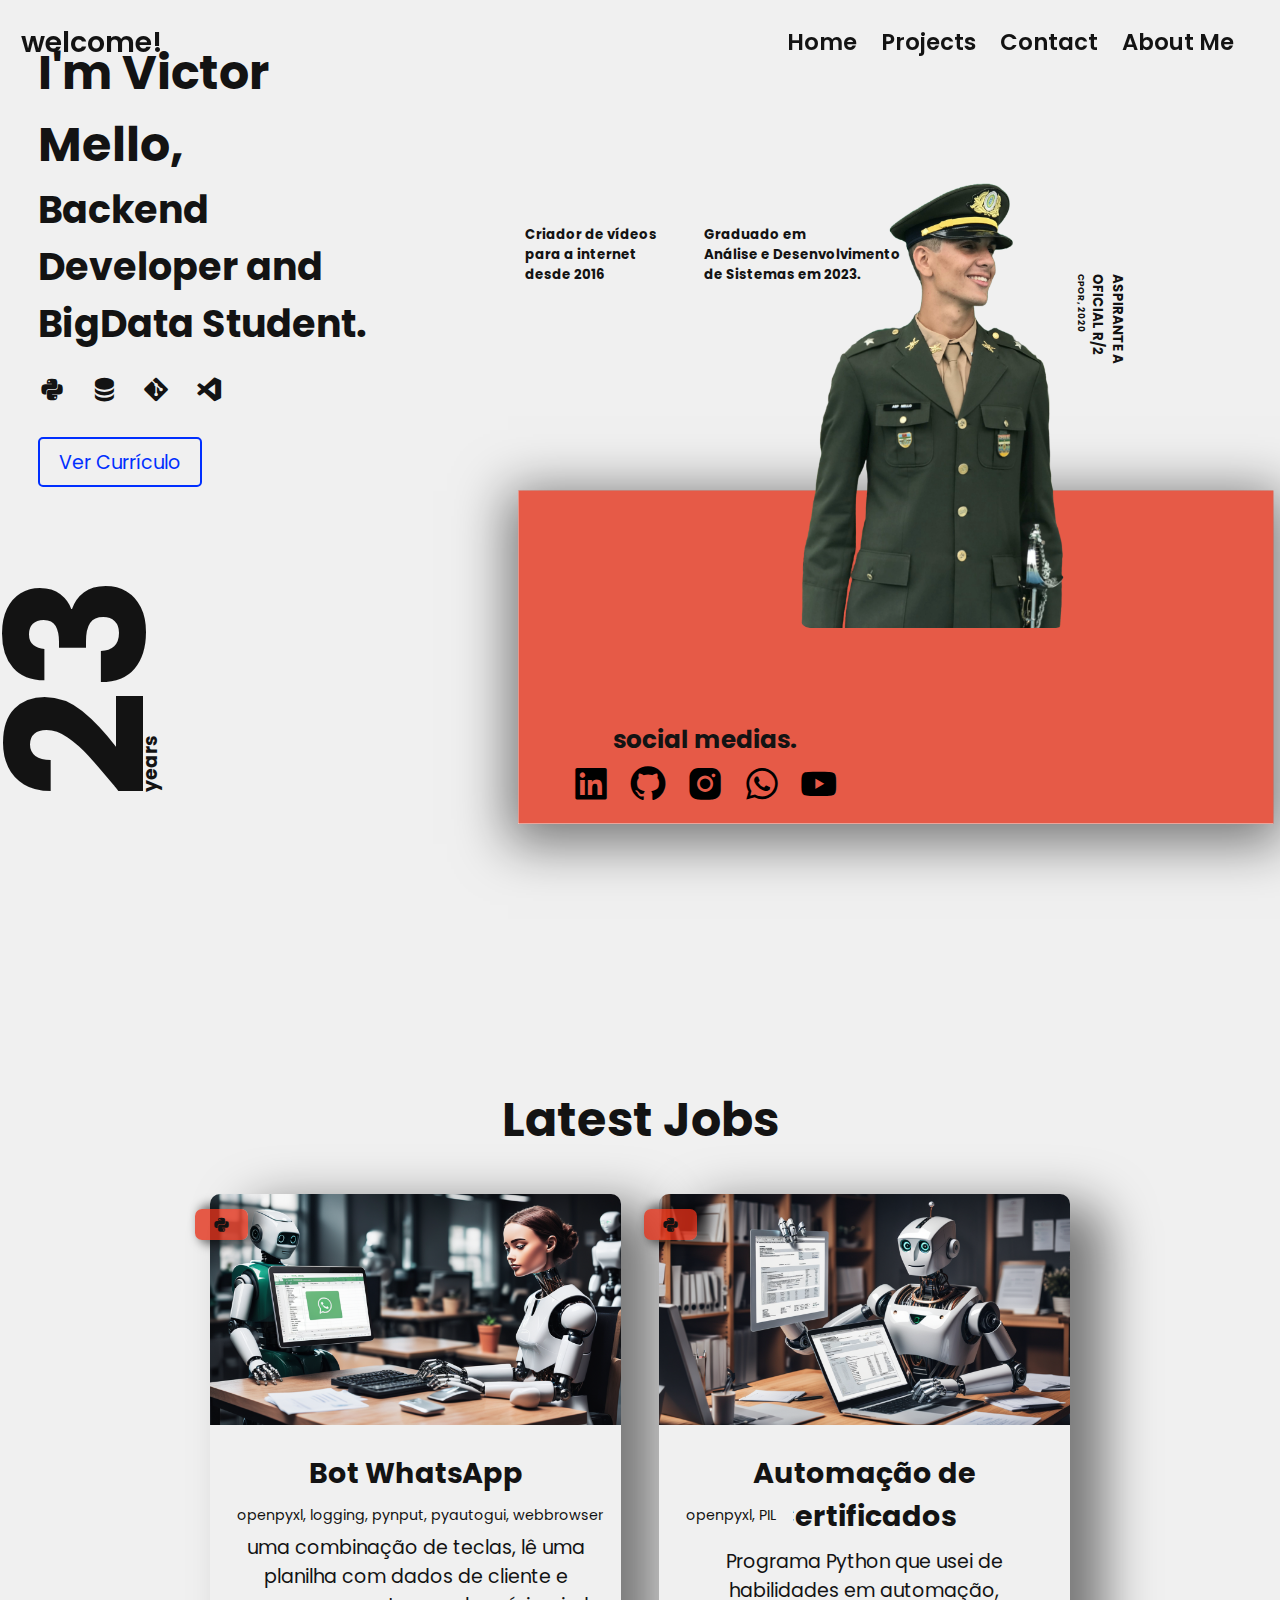
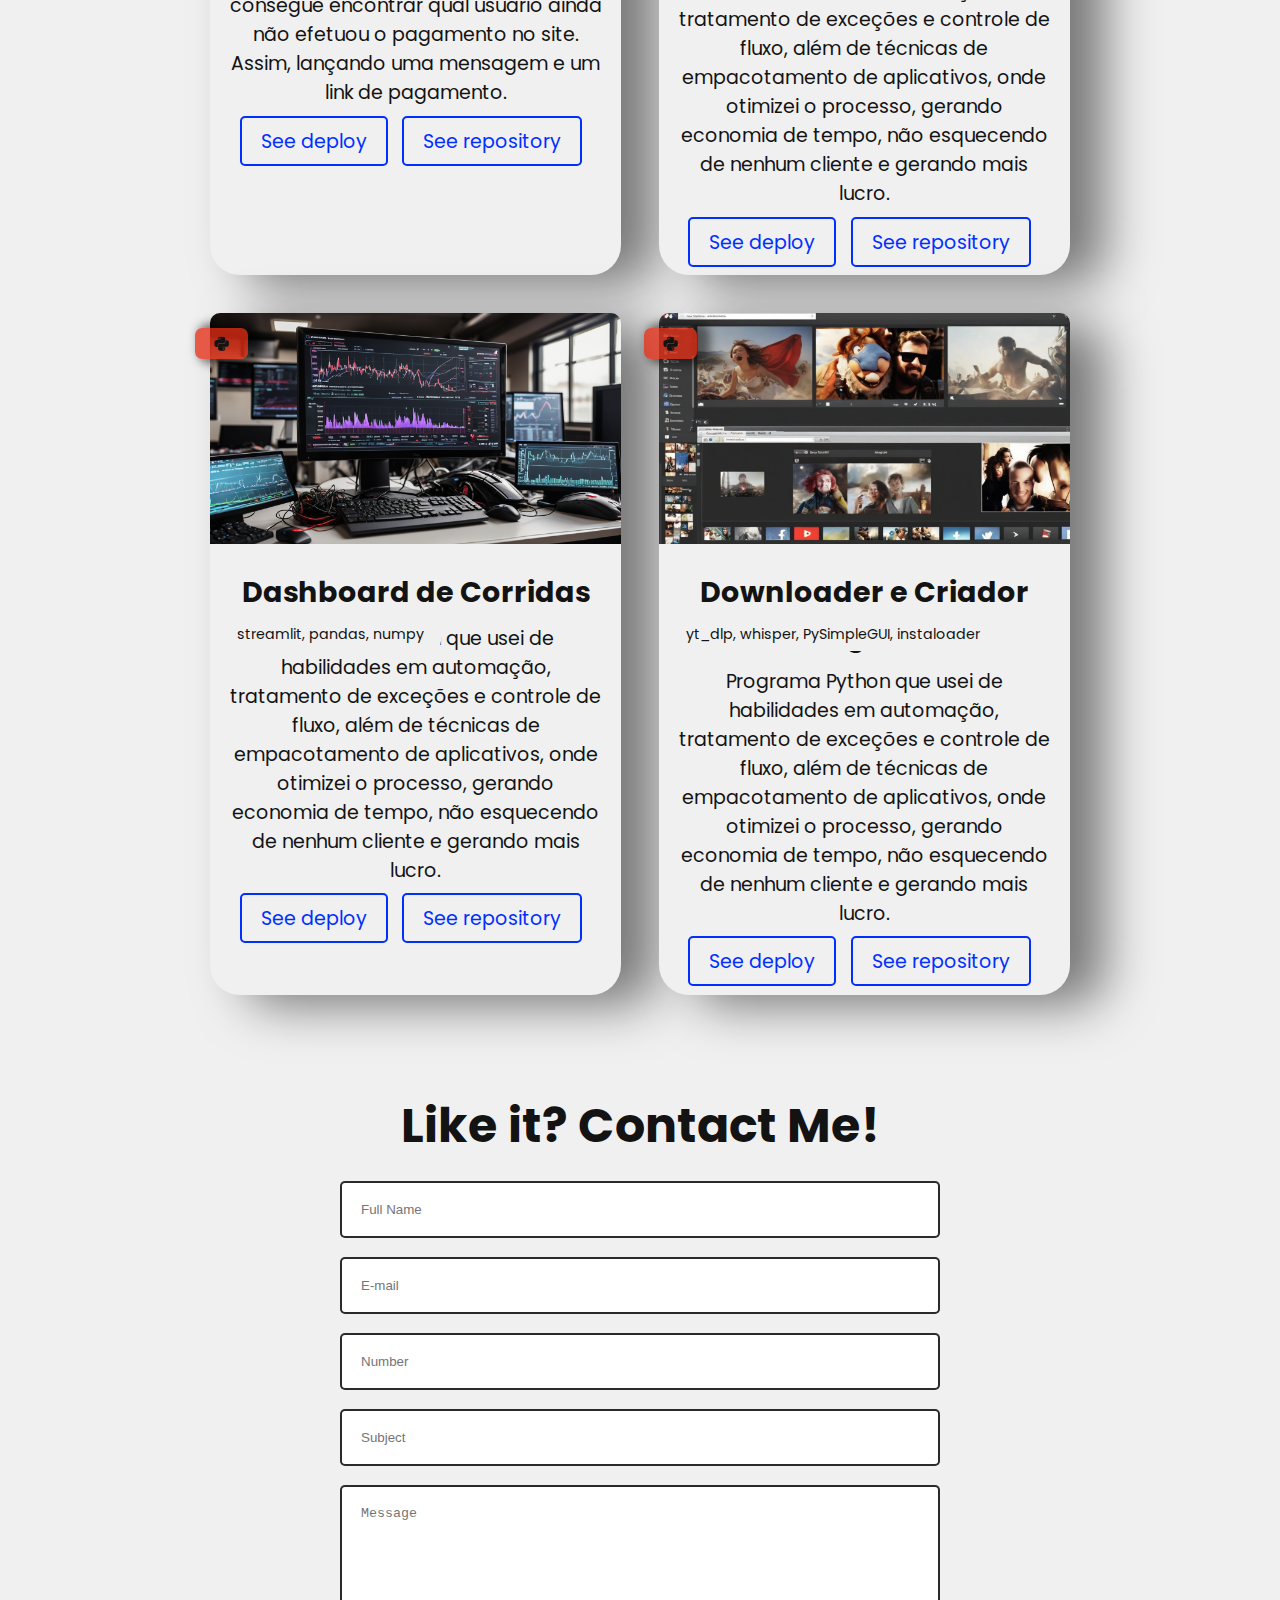
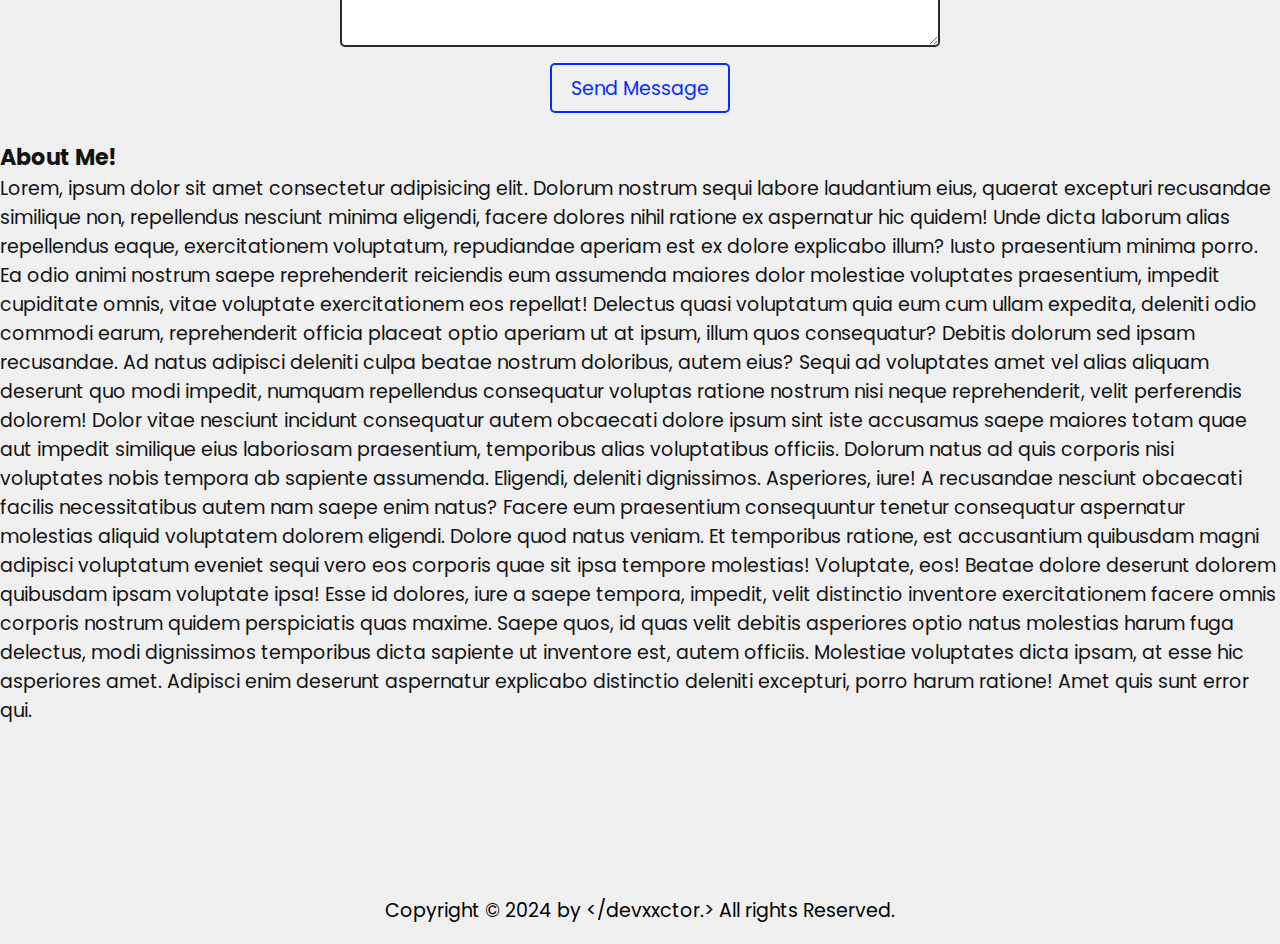
==== commit 8cfaf343: "algumas modificações" ====
--- a/index.html
+++ b/index.html
@@ -86,9 +86,55 @@
             <!-- Project 1 -->
             <div class="portfolio-item">
                 <img src="img/projeto1.png" alt="Projeto 1">
-                <div class="portfolio-content">
+                <div class="bibliotecas">
+                    <p>openpyxl, logging, pynput, pyautogui, webbrowser</p>
+                </div>
+                <div class="portfolio-content">
+                    <div class="tecnologias-utilizadas">
+                        <i class='bx bxl-python'></i>
+                    </div>
                     <h3>Bot WhatsApp</h3>
                     <p>
+                        Executável que foi ao ser pressionado uma combinação de teclas, lê uma planilha com dados de cliente e consegue encontrar qual usuário ainda não efetuou o pagamento no site. Assim, lançando uma mensagem e um link de pagamento.
+                    </p>
+                    <div class="portfolio-buttons">
+                        <a href="#" class="btn">See deploy</a>
+                        <a href="#" class="btn">See repository</a>
+                    </div>
+                </div>
+            </div>
+            <!-- Project 2 -->
+            <div class="portfolio-item">
+                <img src="img/projeto2.png" alt="Projeto 2">
+                <div class="bibliotecas">
+                    <p>openpyxl, PIL</p>
+                </div>
+                <div class="portfolio-content">
+                    <div class="tecnologias-utilizadas">
+                        <i class='bx bxl-python'></i>
+                    </div>
+                    <h3>Automação de Certificados</h3>
+                    <p>
+                        Programa Python que usei de habilidades em automação, tratamento de exceções e controle de fluxo, além de técnicas de empacotamento de aplicativos, onde otimizei o processo, gerando economia de tempo, não esquecendo de nenhum cliente e gerando mais lucro.  
+                    </p>
+                    <div class="portfolio-buttons">
+                        <a href="#" class="btn">See deploy</a>
+                        <a href="#" class="btn">See repository</a>
+                    </div>
+                </div>
+            </div>
+            <!-- Project 3 -->
+            <div class="portfolio-item">
+                <img src="img/projeto3.png" alt="Projeto 3">
+                <div class="bibliotecas">
+                    <p>streamlit, pandas, numpy</p>
+                </div>
+                <div class="portfolio-content">
+                    <div class="tecnologias-utilizadas">
+                        <i class='bx bxl-python'></i>
+                    </div>
+                    <h3>Dashboard de Corridas</h3>
+                    <p>
                         Programa Python que usei de habilidades em automação, tratamento de exceções e controle de fluxo, além de técnicas de empacotamento de aplicativos, onde otimizei o processo, gerando economia de tempo, não esquecendo de nenhum cliente e gerando mais lucro. 
                     </p>
                     <div class="portfolio-buttons">
@@ -97,41 +143,19 @@
                     </div>
                 </div>
             </div>
-            <!-- Project 2 -->
-            <div class="portfolio-item">
-                <img src="img/projeto2.png" alt="Projeto 2">
-                <div class="portfolio-content">
-                    <h3>Automação de Certificados</h3>
-                    <p>
-                        Script personalizado que pega cada dado do participante de um curso, integrando os dados de uma planilha a um modelo de certificado. Utilizei bibliotecas para manipulação de textos e imagens, implementando técnicas avançadas de programação. Esse projeto gerou economia de tempo e mais clientes, com a empresa conseguindo diminuir o preço do certificado. 
-                    </p>
-                    <div class="portfolio-buttons">
-                        <a href="#" class="btn">See deploy</a>
-                        <a href="#" class="btn">See repository</a>
-                    </div>
-                </div>
-            </div>
-            <!-- Project 3 -->
-            <div class="portfolio-item">
-                <img src="img/projeto3.png" alt="Projeto 3">
-                <div class="portfolio-content">
-                    <h3>Dashboard de Corridas</h3>
-                    <p>
-                        Desenvolvi um dashboard interativo com Streamlit que analisa pickups de Uber em Nova York. Utilizei Pandas para processar dados de um CSV, criando visualizações interativas com histogramas e mapas filtráveis por horário. Implementei caching para otimizar a performance na carga de grandes datasets. 
-                    </p>
-                    <div class="portfolio-buttons">
-                        <a href="#" class="btn">See deploy</a>
-                        <a href="#" class="btn">See repository</a>
-                    </div>
-                </div>
-            </div>
             <!-- Project 4 -->
             <div class="portfolio-item">
                 <img src="img/projeto4.png" alt="Projeto 4">
+                <div class="bibliotecas">
+                    <p>yt_dlp, whisper, PySimpleGUI, instaloader</p>
+                </div>
+                <div class="tecnologias-utilizadas">
+                    <i class='bx bxl-python'></i>
+                </div>
                 <div class="portfolio-content">
                     <h3>Downloader e Criador de Legendas</h3>
                     <p>
-                        Este projeto está sendo desenvolvido para ser open source, disponibilizado para a comunidade, com o objetivo de automatizar o processo de download de áudio e vídeo do YouTube, transcrição do áudio em texto e download de vídeos do Instagram. Ele visa oferecer uma solução integrada para converter conteúdo de áudio em texto e baixar vídeos de redes sociais de maneira simplificada. O projeto ainda está em fase de desenvolvimento e planeja incluir várias outras funcionalidades para ampliar suas capacidades.
+                        Programa Python que usei de habilidades em automação, tratamento de exceções e controle de fluxo, além de técnicas de empacotamento de aplicativos, onde otimizei o processo, gerando economia de tempo, não esquecendo de nenhum cliente e gerando mais lucro. 
                     </p>
                     <div class="portfolio-buttons">
                         <a href="#" class="btn">See deploy</a>
--- a/css/style.css
+++ b/css/style.css
@@ -74,7 +74,7 @@
     border: 2px solid var(--main-color);
     padding: 0.5rem 1rem;
     border-radius: 5px;
-    transition: 0.3s;
+    transition: 0.5s;
 }
 
 .home-content .btn {
@@ -213,13 +213,13 @@
 .social-icons {
     position: absolute;
     bottom: 5px;
-    left: 25px;
+    left: 52px;
 }
 
 .overlay1 h6 {
     font-size: 1.3rem;
     margin-top: 230px;
-    margin-left: 67px;
+    margin-left: 94.5px;
     cursor: default;
 }
 
@@ -255,21 +255,59 @@
     display: flex;
     flex-wrap: wrap;
     justify-content: center;
+    max-width: 85%;
+    margin: 0 auto;
+}
+
+.portfolio-item:hover {
+    transform: scale(1.035);
+    transition: 1.5s;
 }
 
 .portfolio-item {
-    background-color: #fff;
-    border-radius: 10px;
-    box-shadow: 0 4px 6px rgba(0, 0, 0, 0.1);
+    background-color: var(--bg-color-01);
+    border-radius: 30px;
+    box-shadow: 35px 10px 50px 0 rgba(0, 0, 0, 0.5);
     margin: 1rem;
-    width: calc(50% - 2rem);
+    width: calc(42% - 1rem);
     transition: 0.3s;
+    position: relative;
 }
 
 .portfolio-item img {
     width: 100%;
     border-radius: 10px 10px 0 0;
-}
+    position: relative; /* Garante que a tarja fique posicionada relativa ao item do portfólio */
+    overflow: hidden; /* Evita que a tarja ultrapasse os limites do item */
+}
+
+.tecnologias-utilizadas {
+    position: absolute;
+    top: 15px; /* Ajusta a posição para sobrepor a imagem */
+    left: -15px; /* Ajusta a posição para sair um pouco dos lados */
+    background-color: var(--color-01); /* Fundo semitransparente */
+    padding: 6px 17px; /* Ajusta o padding para que saia mais para os lados */
+    border-radius: 7px;
+    display: flex;
+    gap: 5px;
+    z-index: 1;
+    box-shadow: 8px 0 10px 5px rgba(0, 0, 0, 0.5);
+}
+
+.bibliotecas {
+    position: absolute;
+    top: 305px;
+    left: 10px;
+    background-color: var(--bg-color-01);
+    padding: 6px 17px;
+    border-radius: 10px;
+    gap: 5px;
+    z-index: 1;
+    text-align: center;
+    width: max-content;
+    font-size: 0.75rem;
+}
+
 
 .portfolio-content {
     padding: 1rem;
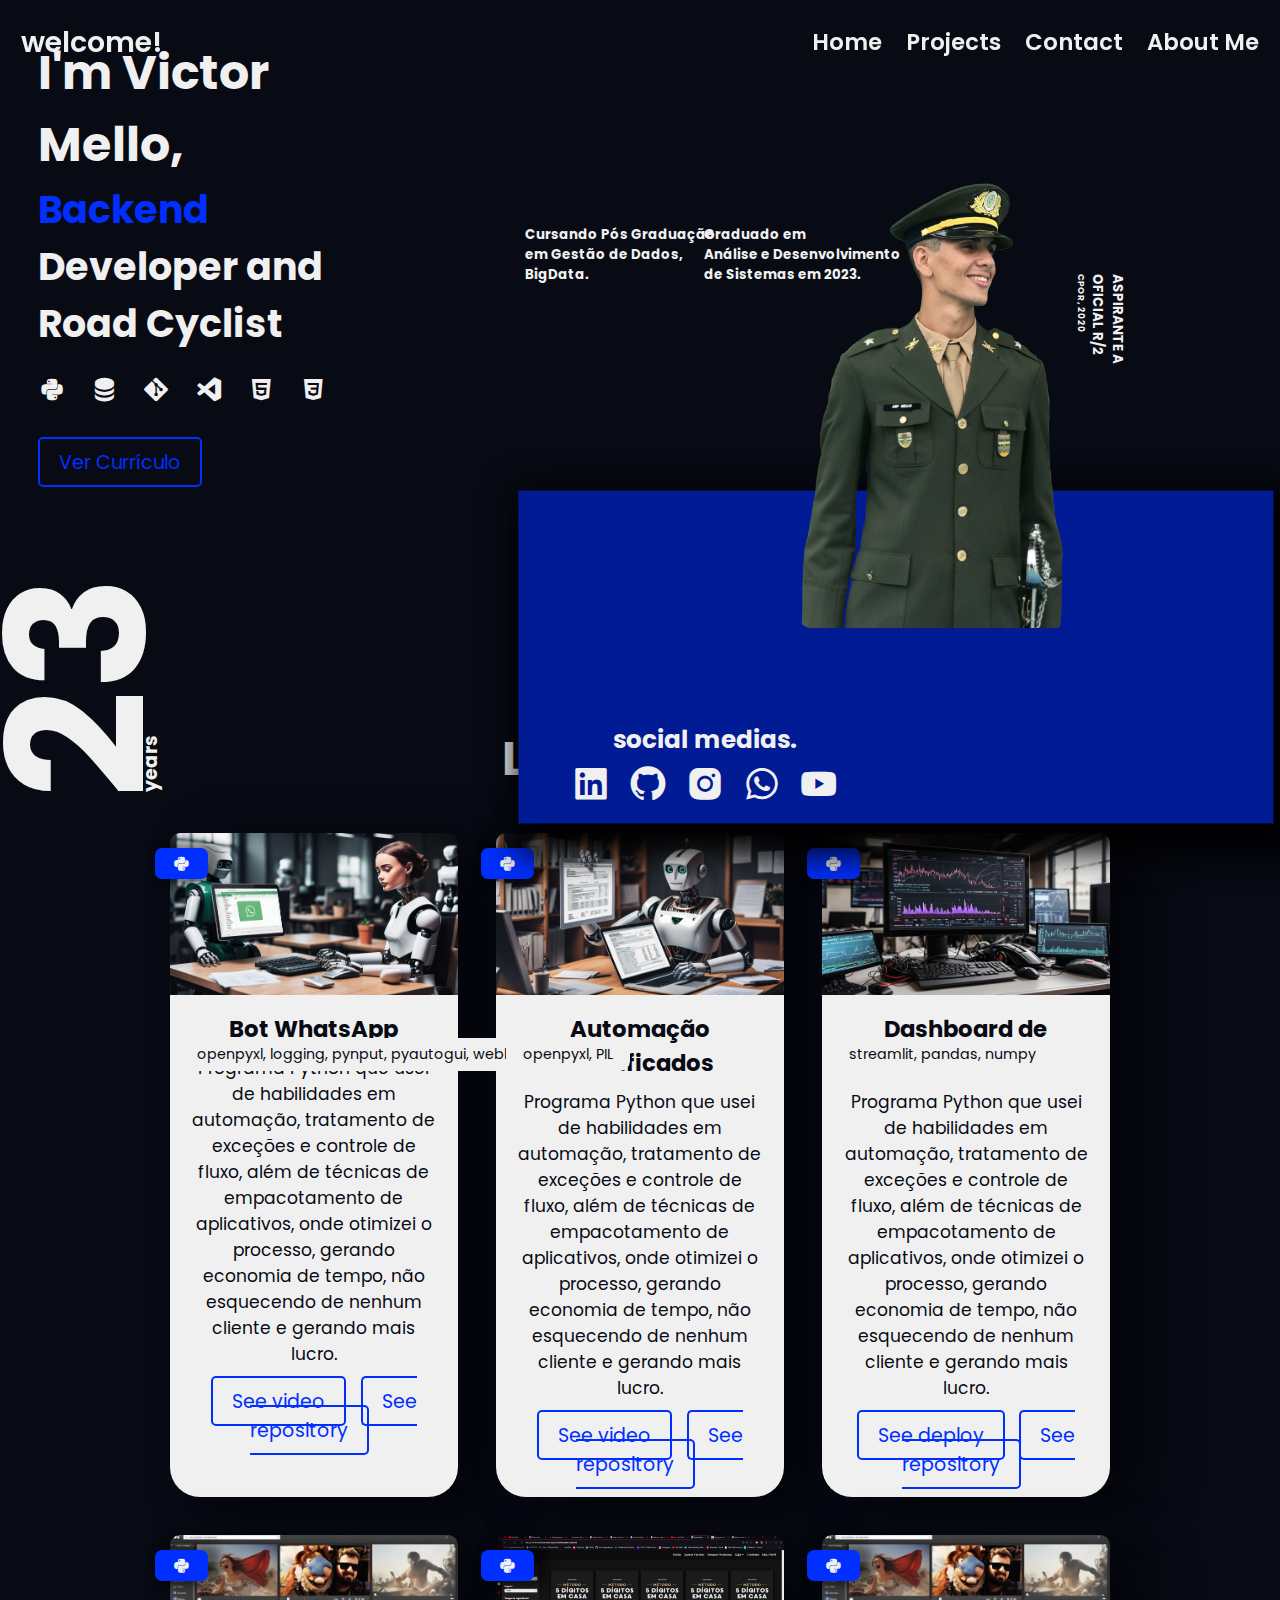
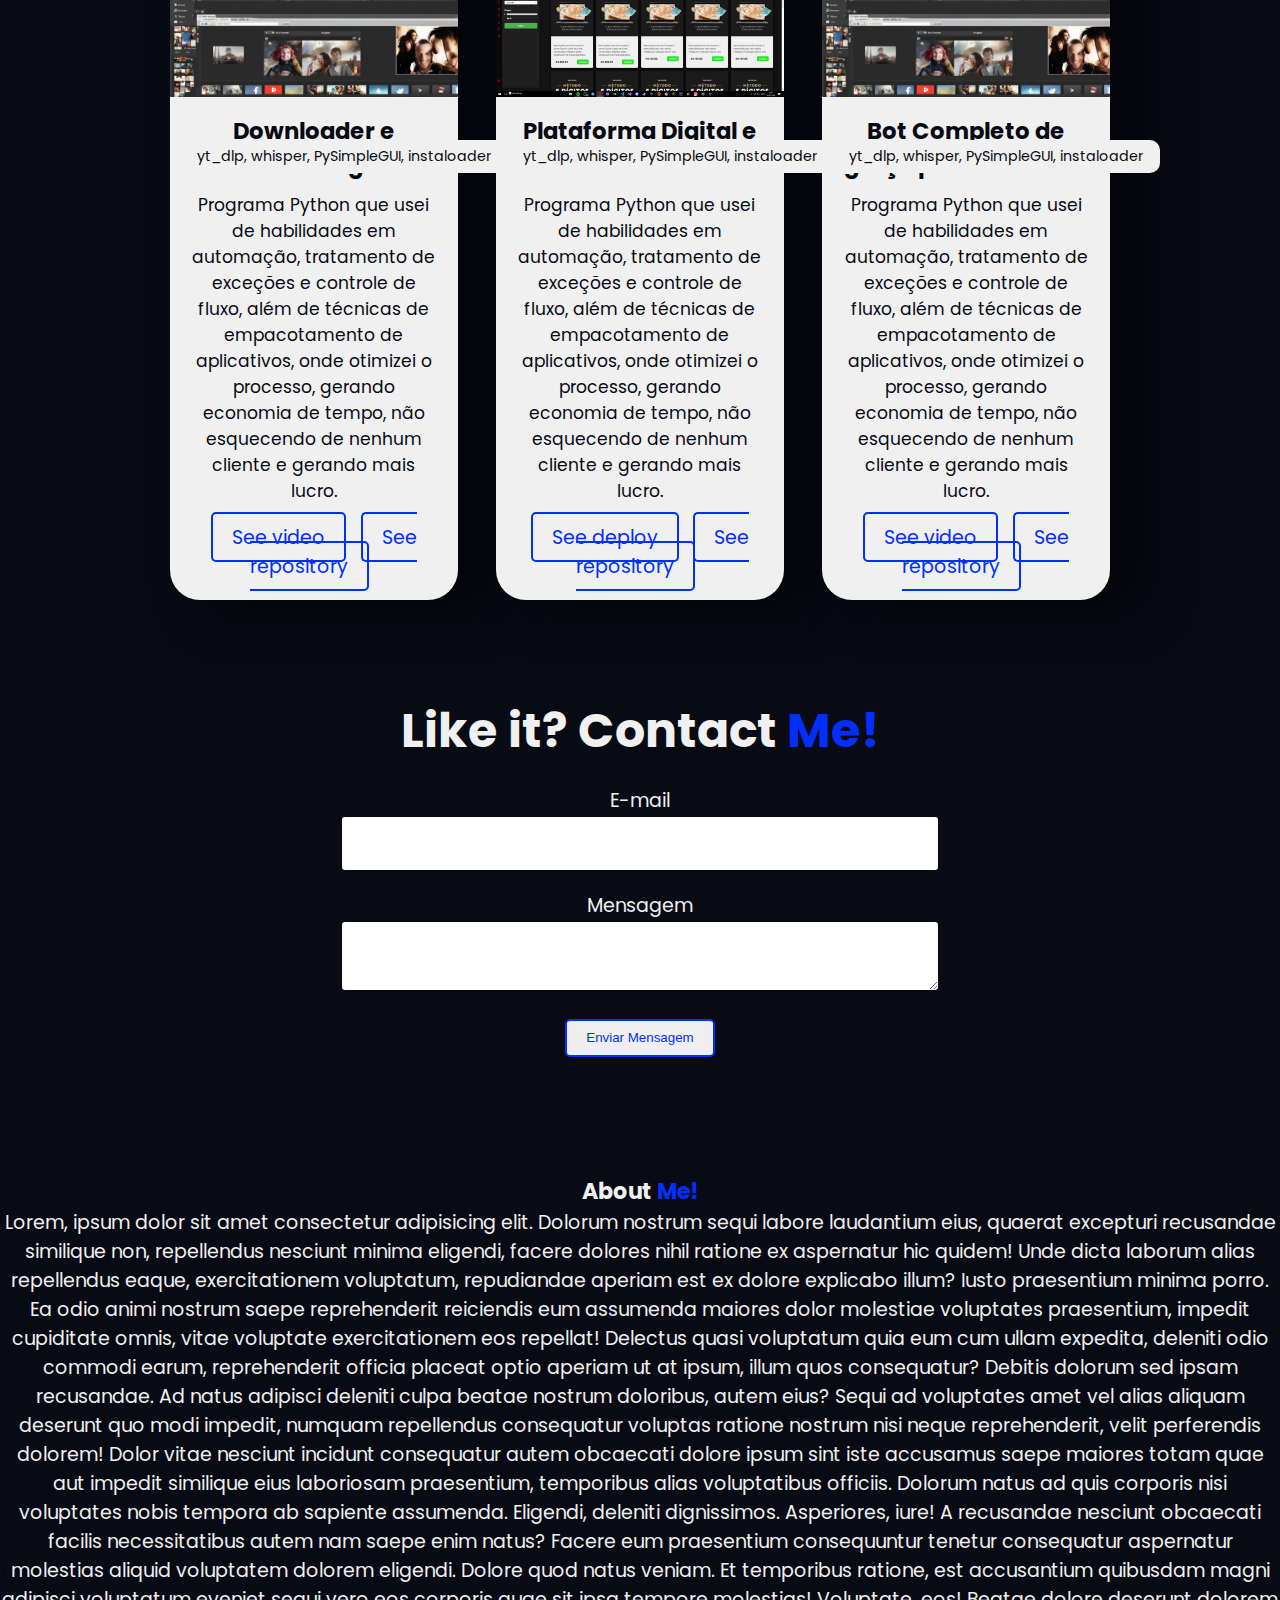
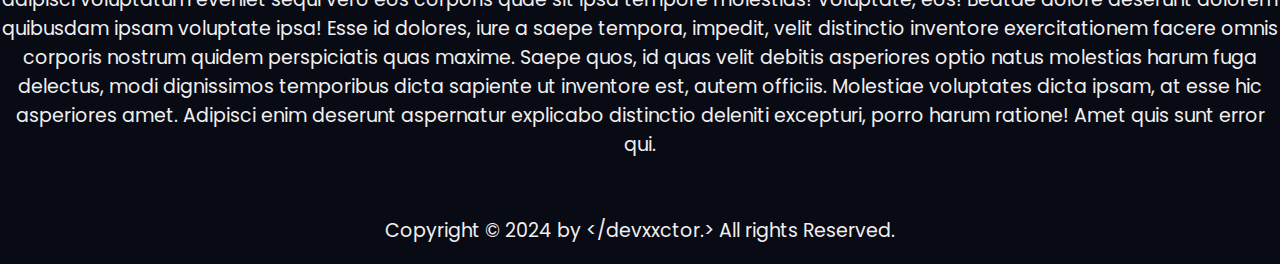
==== commit 524c8b7b: "alterações no conteúdo principal" ====
--- a/index.html
+++ b/index.html
@@ -14,23 +14,30 @@
     <header>
         <a href="#" class="logo">welcome!</a>
 
-        <div class="nav">
-            <a href="#home">Home</a>
-            <a href="#portfolio">Projects</a>
-            <a href="#contact">Contact</a>
-            <a href="#about">About Me</a>
-        </div>
+        <nav>
+            <ul class="nav">
+                <a href="#home">Home</a>
+                <a href="#portfolio">Projects</a>
+                <a href="#contact">Contact</a>
+                <a href="#about">About Me</a>
+            </ul>
+        </nav>
     </header>
 
     <!-- Tarja semi-transparente -->
     <div class="overlay1">
         <h6>social medias.</h6>
         <div class="social-icons">
-            <a href="#"><i class='bx bxl-linkedin-square'></i></a>
-            <a href="#"><i class='bx bxl-github'></i></a>
-            <a href="#"><i class='bx bxl-instagram-alt'></i></a>
-            <a href="#"><i class='bx bxl-whatsapp'></i></a>
-            <a href="#"><i class='bx bxl-youtube'></i></a>
+            <a href="https://www.linkedin.com/in/victor-mello-b9686a2b9/" target="_blank"><i class='bx bxl-linkedin-square'></i></a>
+
+            <a href="https://github.com/vmellozk" target="_blank"><i class='bx bxl-github'></i></a>
+
+            <a href="https://www.instagram.com/devxxctor/" target="_blank"><i class='bx bxl-instagram-alt'></i></a>
+
+            <a href="https://w.app/dfTlvh" target="_blank"><i class='bx bxl-whatsapp'></i></a>
+
+            <a href="https://www.youtube.com/@devxxctor" target="_blank"><i class='bx bxl-youtube'></i></a>
+            
         </div>
     </div>
 
@@ -47,10 +54,10 @@
         <h3>de Sistemas em 2023.</h3>
      </div>
 
-     <div class="resumo">
-        <h3>Criador de vídeos</h3>
-        <h3>para a internet</h3>
-        <h3>desde 2016</h3>
+     <div class="text-2">
+        <h3>Cursando Pós Graduação</h3>
+        <h3>em Gestão de Dados,</h3>
+        <h3>BigData.</h3>
      </div>
 
     <!-- numero -->
@@ -63,12 +70,14 @@
     <section class="home" id="home">
         <div class="home-content">
             <h1>I'm Victor Mello,</h1>
-            <h2>Backend <span>Developer</span> and BigData <span>Student.</span></h2>
+            <h2><span>Backend</span> Developer and Road Cyclist</h2>
             <div class="tecnologias">
                 <a href="#"><i class='bx bxl-python'></i>
                 <a href="#"><i class='bx bxs-data'></i>
                 <a href="#"><i class='bx bxl-git'></i>
                 <a href="#"><i class='bx bxl-visual-studio'></i>
+                <a href="#"><i class='bx bxl-html5'></i>
+                <a href=""><i class='bx bxl-css3'></i>
             </div>
             <h3>‎ </h3> <!-- comentário em branco para dar espaço -->
             <a href="#" class="btn">Ver Currículo</a>
@@ -83,6 +92,7 @@
     <section class="portfolio" id="portfolio">
         <h2>Latest <span>Jobs</span></h2>
         <div class="portfolio-container">
+
             <!-- Project 1 -->
             <div class="portfolio-item">
                 <img src="img/projeto1.png" alt="Projeto 1">
@@ -95,14 +105,15 @@
                     </div>
                     <h3>Bot WhatsApp</h3>
                     <p>
-                        Executável que foi ao ser pressionado uma combinação de teclas, lê uma planilha com dados de cliente e consegue encontrar qual usuário ainda não efetuou o pagamento no site. Assim, lançando uma mensagem e um link de pagamento.
-                    </p>
-                    <div class="portfolio-buttons">
-                        <a href="#" class="btn">See deploy</a>
-                        <a href="#" class="btn">See repository</a>
-                    </div>
-                </div>
-            </div>
+                        Programa Python que usei de habilidades em automação, tratamento de exceções e controle de fluxo, além de técnicas de empacotamento de aplicativos, onde otimizei o processo, gerando economia de tempo, não esquecendo de nenhum cliente e gerando mais lucro. 
+                    </p>
+                    <div class="portfolio-buttons">
+                        <a href="#" class="btn">See video</a>
+                        <a href="#" class="btn">See repository</a>
+                    </div>
+                </div>
+            </div>
+
             <!-- Project 2 -->
             <div class="portfolio-item">
                 <img src="img/projeto2.png" alt="Projeto 2">
@@ -113,16 +124,17 @@
                     <div class="tecnologias-utilizadas">
                         <i class='bx bxl-python'></i>
                     </div>
-                    <h3>Automação de Certificados</h3>
+                    <h3>Automação Certificados</h3>
                     <p>
                         Programa Python que usei de habilidades em automação, tratamento de exceções e controle de fluxo, além de técnicas de empacotamento de aplicativos, onde otimizei o processo, gerando economia de tempo, não esquecendo de nenhum cliente e gerando mais lucro.  
                     </p>
                     <div class="portfolio-buttons">
-                        <a href="#" class="btn">See deploy</a>
-                        <a href="#" class="btn">See repository</a>
-                    </div>
-                </div>
-            </div>
+                        <a href="#" class="btn">See video</a>
+                        <a href="#" class="btn">See repository</a>
+                    </div>
+                </div>
+            </div>
+
             <!-- Project 3 -->
             <div class="portfolio-item">
                 <img src="img/projeto3.png" alt="Projeto 3">
@@ -143,6 +155,7 @@
                     </div>
                 </div>
             </div>
+
             <!-- Project 4 -->
             <div class="portfolio-item">
                 <img src="img/projeto4.png" alt="Projeto 4">
@@ -158,11 +171,54 @@
                         Programa Python que usei de habilidades em automação, tratamento de exceções e controle de fluxo, além de técnicas de empacotamento de aplicativos, onde otimizei o processo, gerando economia de tempo, não esquecendo de nenhum cliente e gerando mais lucro. 
                     </p>
                     <div class="portfolio-buttons">
+                        <a href="#" class="btn">See video</a>
+                        <a href="#" class="btn">See repository</a>
+                    </div>
+                </div>
+            </div>
+
+            <!-- Project 4 -->
+            <div class="portfolio-item">
+                <img src="img/projeto5.png" alt="Projeto 4">
+                <div class="bibliotecas">
+                    <p>yt_dlp, whisper, PySimpleGUI, instaloader</p>
+                </div>
+                <div class="tecnologias-utilizadas">
+                    <i class='bx bxl-python'></i>
+                </div>
+                <div class="portfolio-content">
+                    <h3>Plataforma Digital e Gerador de Ebook</h3>
+                    <p>
+                        Programa Python que usei de habilidades em automação, tratamento de exceções e controle de fluxo, além de técnicas de empacotamento de aplicativos, onde otimizei o processo, gerando economia de tempo, não esquecendo de nenhum cliente e gerando mais lucro. 
+                    </p>
+                    <div class="portfolio-buttons">
                         <a href="#" class="btn">See deploy</a>
                         <a href="#" class="btn">See repository</a>
                     </div>
                 </div>
             </div>
+
+            <!-- Project 4 -->
+            <div class="portfolio-item">
+                <img src="img/projeto4.png" alt="Projeto 4">
+                <div class="bibliotecas">
+                    <p>yt_dlp, whisper, PySimpleGUI, instaloader</p>
+                </div>
+                <div class="tecnologias-utilizadas">
+                    <i class='bx bxl-python'></i>
+                </div>
+                <div class="portfolio-content">
+                    <h3>Bot Completo de graça para o Discord</h3>
+                    <p>
+                        Programa Python que usei de habilidades em automação, tratamento de exceções e controle de fluxo, além de técnicas de empacotamento de aplicativos, onde otimizei o processo, gerando economia de tempo, não esquecendo de nenhum cliente e gerando mais lucro. 
+                    </p>
+                    <div class="portfolio-buttons">
+                        <a href="#" class="btn">See video</a>
+                        <a href="#" class="btn">See repository</a>
+                    </div>
+                </div>
+            </div>
+
         </div>
     </section>
     <!-- /portfolio section -->
@@ -170,15 +226,16 @@
     <!-- contact section -->
     <section class="contact" id="contact">
         <h2>Like it? Contact <span>Me!</span></h2>
-        <form action="">
+        <form class='contact-form' action="https://formsubmit.co/a58273bb2ca78df598cc6839a784163f" method="POST">
             <div class="input-box">
-                <input type="text" placeholder="Full Name">
-                <input type="email" placeholder="E-mail">
-                <input type="number" placeholder="Number">
-                <input type="text" placeholder="Subject">
-                <textarea cols="45" rows="8" placeholder="Message"></textarea>
-            </div>
-            <a href="#" class="btn">Send Message</a>
+                <label for="email">E-mail</label>
+                <input type="email" name="email" id="email" required>
+
+                <label for="message">Mensagem</label>
+                <textarea type="text" name="message" id="message" required></textarea>
+
+                <button class="btn" type="submit">Enviar Mensagem</button>
+            </div>
         </form>
     </section>
     <!-- /contact section -->
@@ -202,4 +259,3 @@
     
 </body>
 </html>
-    --- a/css/style.css
+++ b/css/style.css
@@ -5,7 +5,7 @@
     --text-color: #131313;
     --bg-color-01: #f0f0f0;
     --bg-color-02: #00eeff;
-    --color-00: #000000d5;
+    --color-00: #080a14;
     --color-01: #e22c14c4;
 }
 
@@ -24,20 +24,24 @@
 }
 
 body {
-    background-color: var(--bg-color-01);
-    color: var(--text-color);
+    background-color: var(--color-00);
+    color: var(--bg-color-01);
 }
 
 header {
     position: fixed;
     top: 0;
     left: 0;
-    width: 98%;
+    width: 100%;
     padding: 1.1rem;
     display: flex;
     justify-content: space-between;
     align-items: center;
     z-index: 100;
+}
+
+span {
+    color: var(--main-color);
 }
 
 .profile-picture {
@@ -51,7 +55,7 @@
 }
 
 .nav a {
-    color: var(--text-color);
+    color: var(--bg-color-01);
     font-size: 1.2rem;
     margin-left: 1rem;
     font-weight: 600;
@@ -59,11 +63,11 @@
 }
 
 .nav a:hover {
-    color: var(--color-01);
+    color: var(--main-color);
 }
 
 .logo {
-    color: var(--text-color);
+    color: var(--bg-color-01);
     font-size: 1.5rem;  
     font-weight: 600;
     cursor: default;
@@ -114,15 +118,15 @@
 }
 
 .home .tecnologias a {
-    color: var(--text-color);
+    color: var(--bg-color-01);
     margin-right: 0.8rem;
     font-size: 1.5rem;
-    transition: 0.3s;
-    cursor: default;
-}
-
-.home .tecnologias a:hover {
-    color: var(--color-01);
+    transition: 0.4s;
+    cursor: default;
+}
+
+.home .tecnologias:hover {
+    color: var(--main-color);
     cursor: default;
 }
 
@@ -158,7 +162,7 @@
     font-size: 0.6rem;
 }
 
-.resumo {
+.text-2 {
     position: absolute;
     text-align: left;
     top: 25%;
@@ -195,10 +199,10 @@
     left: 70%;
     width: 59%;
     height: 37%;
-    background-color: var(--color-01);
+    background-color: #001b94;;
     z-index: 2;
     transform: translate(-50%, -50%);
-    box-shadow: 0 10px 50px 10px rgba(0, 0, 0, 0.5);
+    box-shadow: 15px 15px 35px 15px #000000;
 }
 
 .overlay1:hover {
@@ -224,14 +228,16 @@
 }
 
 .social-icons a {
-    color: rgb(0, 0, 0);
+    color: var(--bg-color-01);
     font-size: 2.2rem;
     margin-right: 10px;
 }
 
 .social-icons a:hover {
-    color: #ffffff; /* Altere conforme seu esquema de cores */
-}
+    color: #ffffff94;
+}
+
+
 
 .home-image img {
     width: 100%;
@@ -243,7 +249,7 @@
 .portfolio {
     padding: 2rem;
     text-align: center;
-    margin-top: 20rem;
+    margin-top: 1rem;
 }
 
 .portfolio h2 {
@@ -269,7 +275,7 @@
     border-radius: 30px;
     box-shadow: 35px 10px 50px 0 rgba(0, 0, 0, 0.5);
     margin: 1rem;
-    width: calc(42% - 1rem);
+    width: calc(30% - 1rem);
     transition: 0.3s;
     position: relative;
 }
@@ -285,7 +291,7 @@
     position: absolute;
     top: 15px; /* Ajusta a posição para sobrepor a imagem */
     left: -15px; /* Ajusta a posição para sair um pouco dos lados */
-    background-color: var(--color-01); /* Fundo semitransparente */
+    background-color: var(--main-color); /* Fundo semitransparente */
     padding: 6px 17px; /* Ajusta o padding para que saia mais para os lados */
     border-radius: 7px;
     display: flex;
@@ -296,7 +302,7 @@
 
 .bibliotecas {
     position: absolute;
-    top: 305px;
+    top: 205px;
     left: 10px;
     background-color: var(--bg-color-01);
     padding: 6px 17px;
@@ -306,6 +312,7 @@
     text-align: center;
     width: max-content;
     font-size: 0.75rem;
+    color: var(--color-00);
 }
 
 
@@ -314,12 +321,16 @@
 }
 
 .portfolio-content h3 {
-    font-size: 1.5rem;
+    font-size: 1.2rem;
     margin-bottom: 0.5rem;
+    color: var(--color-00);
+    margin-top: -10px
 }
 
 .portfolio-content p {
     margin-bottom: 1rem;
+    color: var(--color-00);
+    font-size: 0.9rem;
 }
 
 .portfolio-buttons .btn {
@@ -354,12 +365,17 @@
     resize: vertical;
 }
 
+.about {
+    text-align: center;
+    margin-top: 80px;
+}
+
 footer {
     text-align: center;
     padding: 1rem;
-    color: #000000;
+    color: var(--bg-color-01);
     width: 100%;
     bottom: 0;
     left: 0;
-    margin-top: 8rem;
-}
+    margin-top: 2rem;
+}
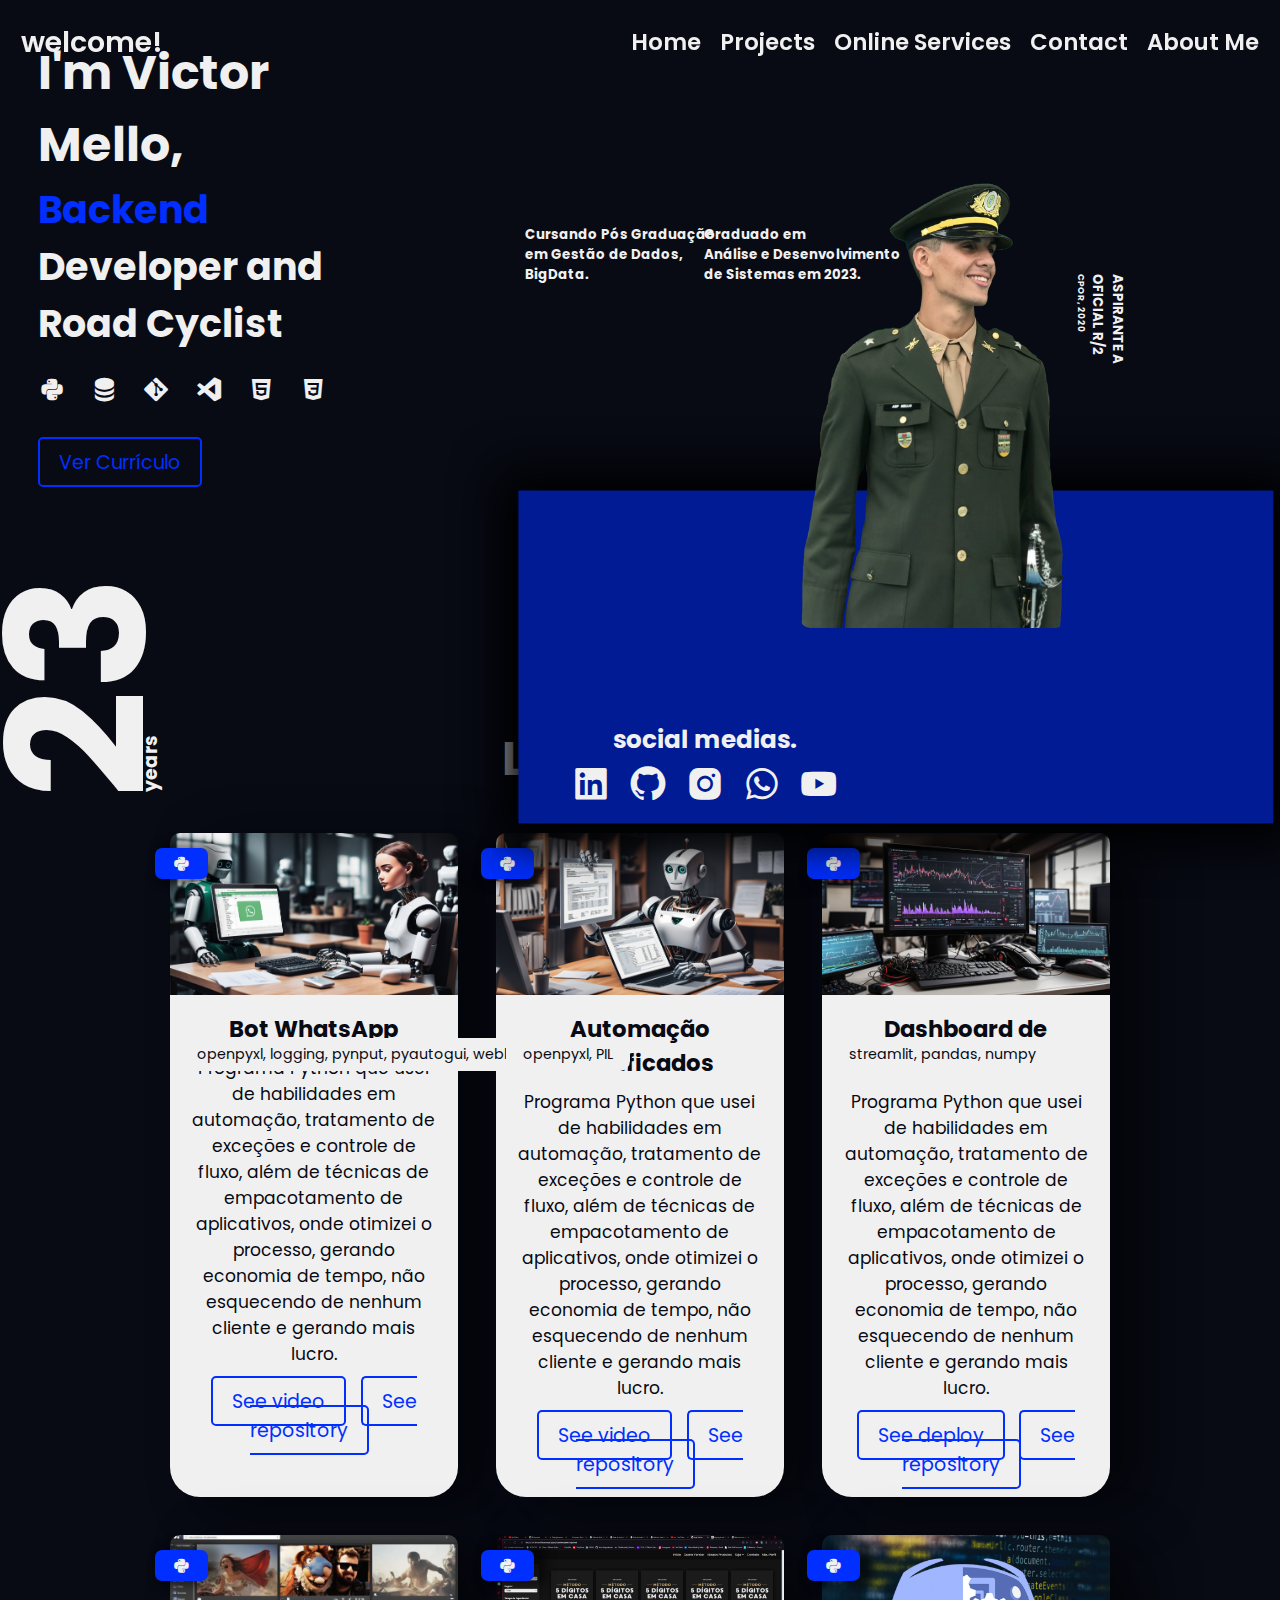
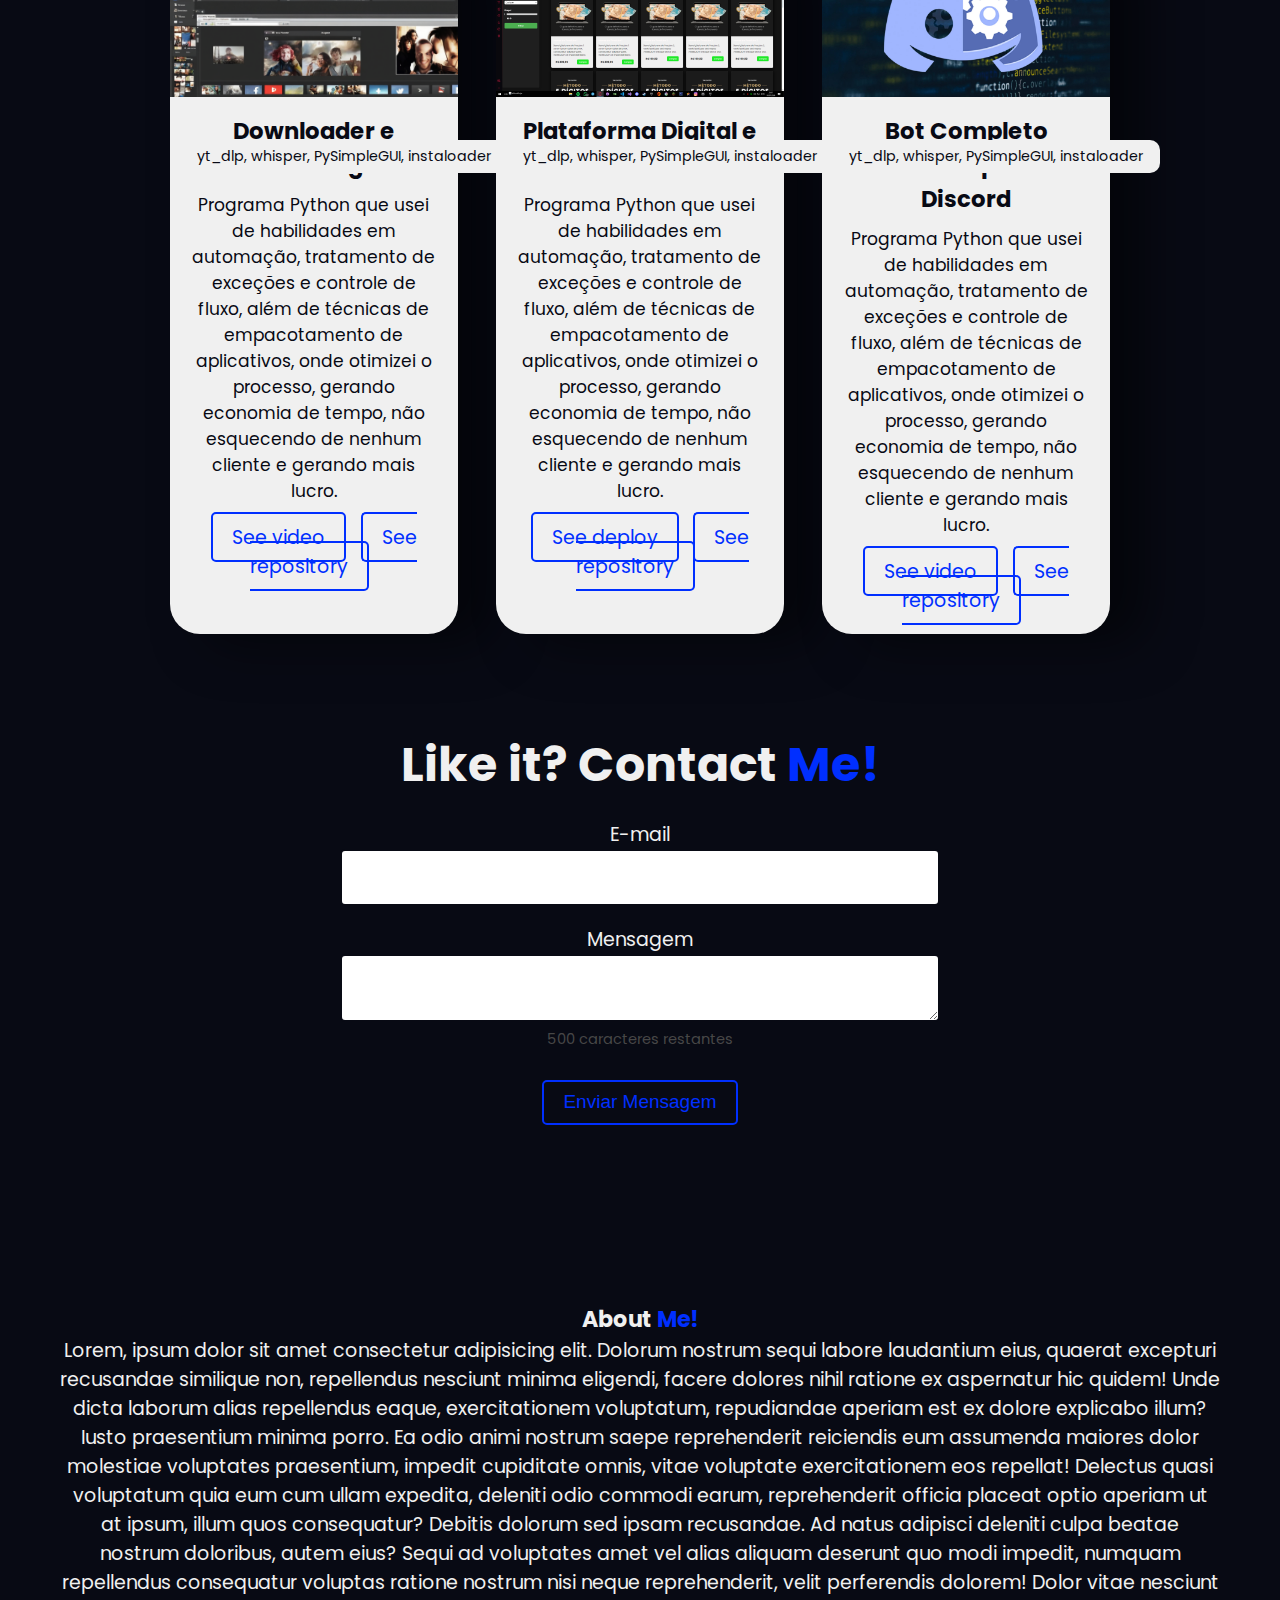
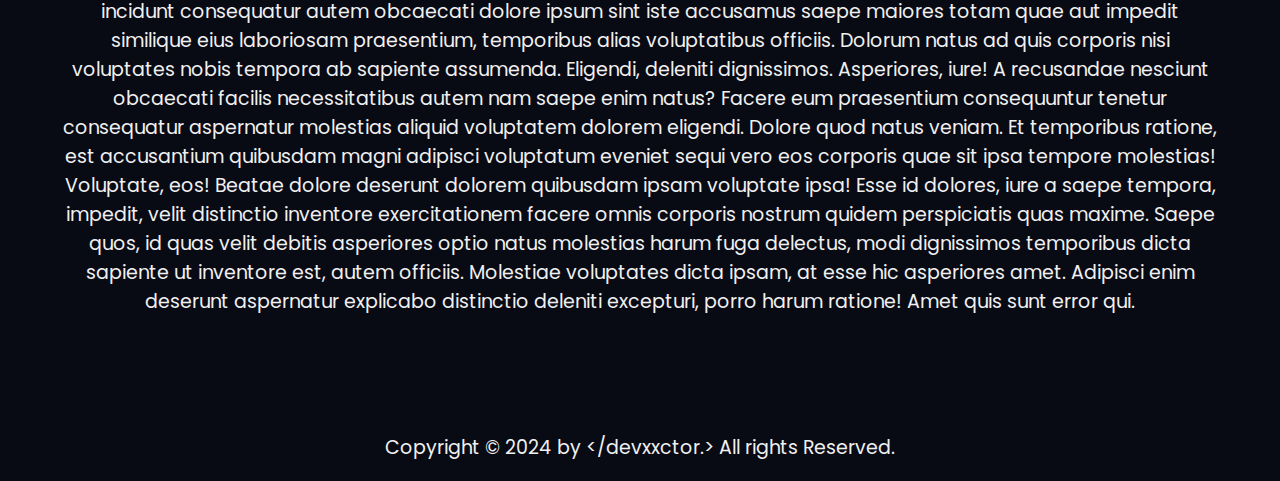
==== commit be80620d: "alterações principais" ====
--- a/index.html
+++ b/index.html
@@ -18,6 +18,7 @@
             <ul class="nav">
                 <a href="#home">Home</a>
                 <a href="#portfolio">Projects</a>
+                <li><a href="online_services.html">Online Services</a></li>
                 <a href="#contact">Contact</a>
                 <a href="#about">About Me</a>
             </ul>
@@ -80,7 +81,7 @@
                 <a href=""><i class='bx bxl-css3'></i>
             </div>
             <h3>‎ </h3> <!-- comentário em branco para dar espaço -->
-            <a href="#" class="btn">Ver Currículo</a>
+            <a href="Currículo.pdf" class="btn">Ver Currículo</a>
         </div>
         <div class="home-image">
             <img class="profile-picture" src="img/profile.png" alt="Foto de Perfil">
@@ -109,7 +110,7 @@
                     </p>
                     <div class="portfolio-buttons">
                         <a href="#" class="btn">See video</a>
-                        <a href="#" class="btn">See repository</a>
+                        <a href="https://github.com/vmellozk/Mensagem_WhatsApp_Auto" class="btn" target="_blank">See repository</a>
                     </div>
                 </div>
             </div>
@@ -130,7 +131,7 @@
                     </p>
                     <div class="portfolio-buttons">
                         <a href="#" class="btn">See video</a>
-                        <a href="#" class="btn">See repository</a>
+                        <a href="https://github.com/vmellozk/Certificados_Auto" class="btn" target="_blank">See repository</a>
                     </div>
                 </div>
             </div>
@@ -151,7 +152,7 @@
                     </p>
                     <div class="portfolio-buttons">
                         <a href="#" class="btn">See deploy</a>
-                        <a href="#" class="btn">See repository</a>
+                        <a href="https://github.com/vmellozk/dashboardUber" class="btn" target="_blank">See repository</a>
                     </div>
                 </div>
             </div>
@@ -172,7 +173,7 @@
                     </p>
                     <div class="portfolio-buttons">
                         <a href="#" class="btn">See video</a>
-                        <a href="#" class="btn">See repository</a>
+                        <a href="https://github.com/vmellozk/Legendas_Auto" class="btn" target="_blank">See repository</a>
                     </div>
                 </div>
             </div>
@@ -193,14 +194,14 @@
                     </p>
                     <div class="portfolio-buttons">
                         <a href="#" class="btn">See deploy</a>
-                        <a href="#" class="btn">See repository</a>
+                        <a href="https://github.com/vmellozk/PlataformaDigital" class="btn" target="_blank">See repository</a>
                     </div>
                 </div>
             </div>
 
             <!-- Project 4 -->
             <div class="portfolio-item">
-                <img src="img/projeto4.png" alt="Projeto 4">
+                <img src="img/projeto6.png" alt="Projeto 4">
                 <div class="bibliotecas">
                     <p>yt_dlp, whisper, PySimpleGUI, instaloader</p>
                 </div>
@@ -208,7 +209,7 @@
                     <i class='bx bxl-python'></i>
                 </div>
                 <div class="portfolio-content">
-                    <h3>Bot Completo de graça para o Discord</h3>
+                    <h3>Bot Completo Gratuito para o Discord</h3>
                     <p>
                         Programa Python que usei de habilidades em automação, tratamento de exceções e controle de fluxo, além de técnicas de empacotamento de aplicativos, onde otimizei o processo, gerando economia de tempo, não esquecendo de nenhum cliente e gerando mais lucro. 
                     </p>
@@ -233,6 +234,7 @@
 
                 <label for="message">Mensagem</label>
                 <textarea type="text" name="message" id="message" required></textarea>
+                <p id="charCounter">500 caracteres restantes</p>
 
                 <button class="btn" type="submit">Enviar Mensagem</button>
             </div>
--- a/css/style.css
+++ b/css/style.css
@@ -54,6 +54,11 @@
     margin-top: 3.5rem;
 }
 
+.nav {
+    list-style-type: none;
+    display: flex;
+}
+
 .nav a {
     color: var(--bg-color-01);
     font-size: 1.2rem;
@@ -202,7 +207,7 @@
     background-color: #001b94;;
     z-index: 2;
     transform: translate(-50%, -50%);
-    box-shadow: 15px 15px 35px 15px #000000;
+    box-shadow: 0 0 45px 20px #000000;
 }
 
 .overlay1:hover {
@@ -365,9 +370,23 @@
     resize: vertical;
 }
 
+.input-box p {
+    font-size: 0.77rem;
+    color: #474747;
+    margin-top: -20px;
+    margin-bottom: 30px;
+}
+
 .about {
     text-align: center;
     margin-top: 80px;
+    padding: 60px;
+}
+
+button {
+    font-size: 1rem;
+    background-color: var(--color-00);
+    cursor: pointer;
 }
 
 footer {
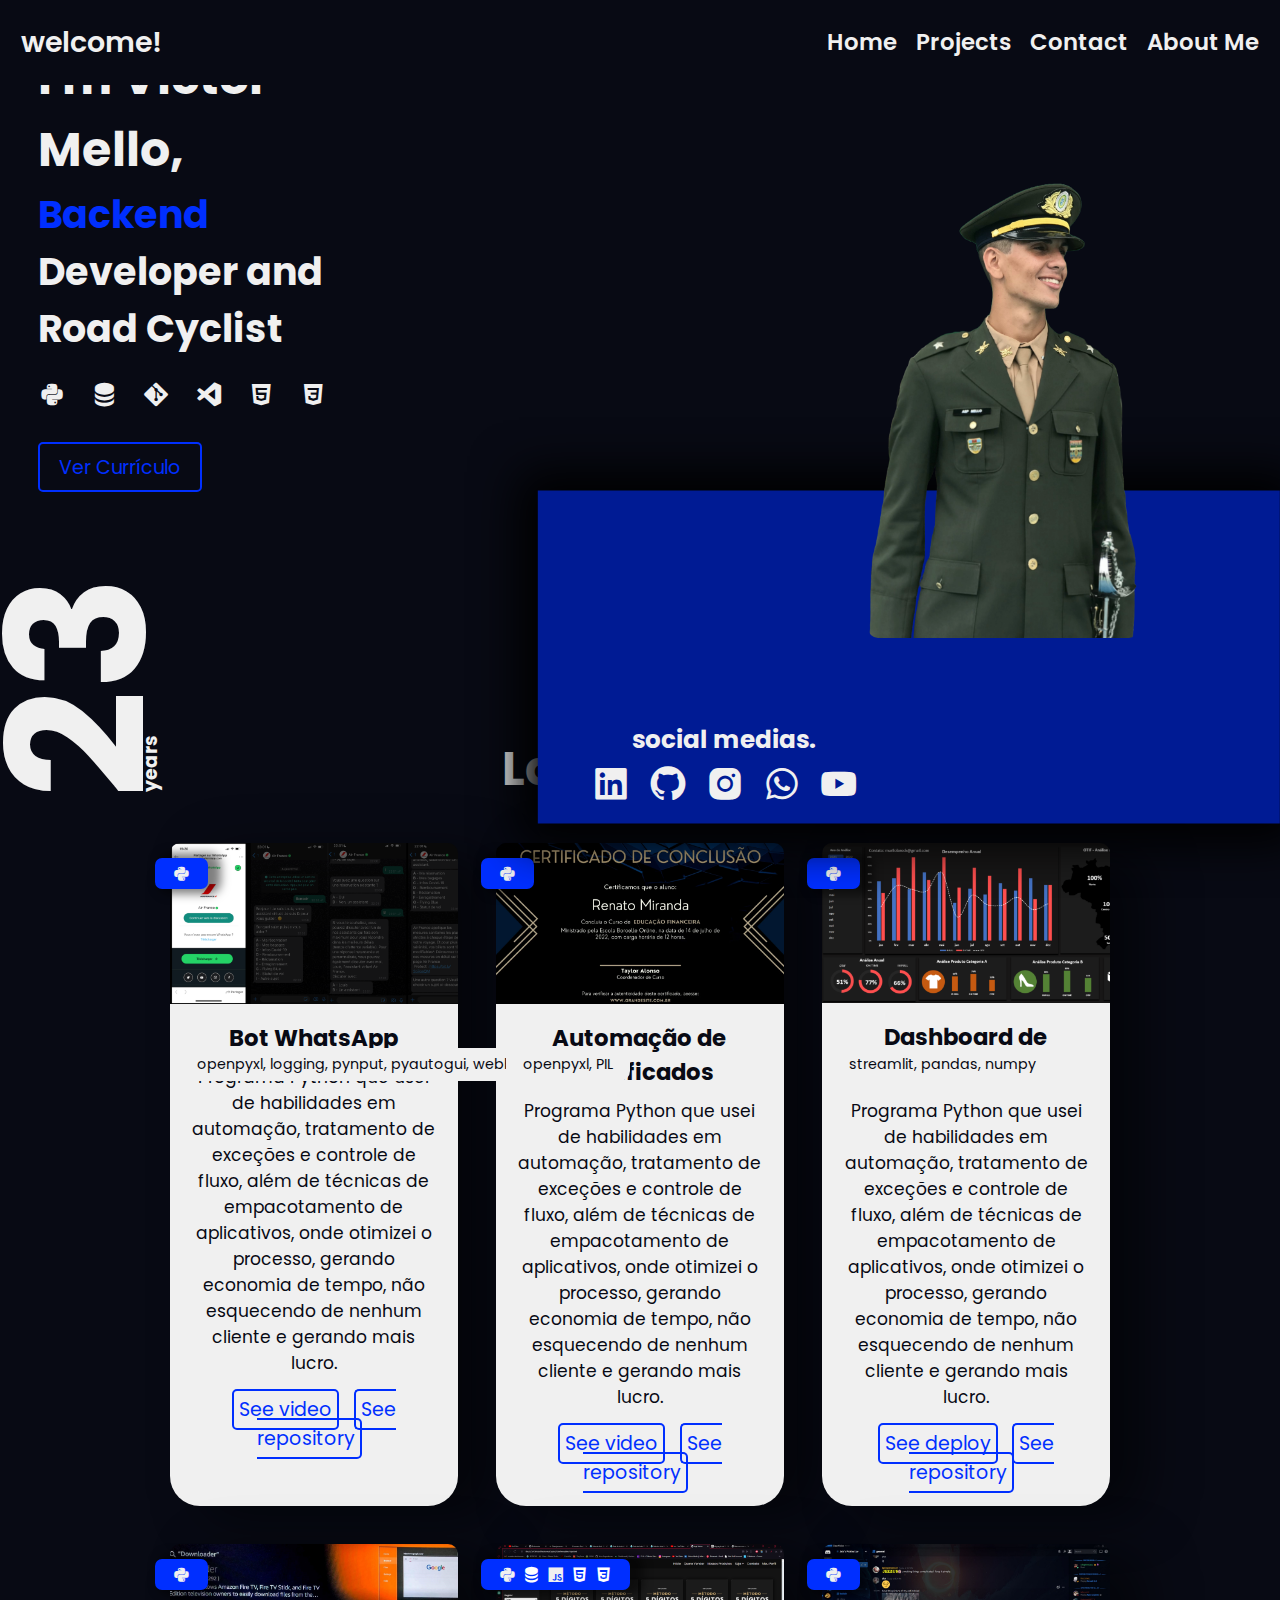
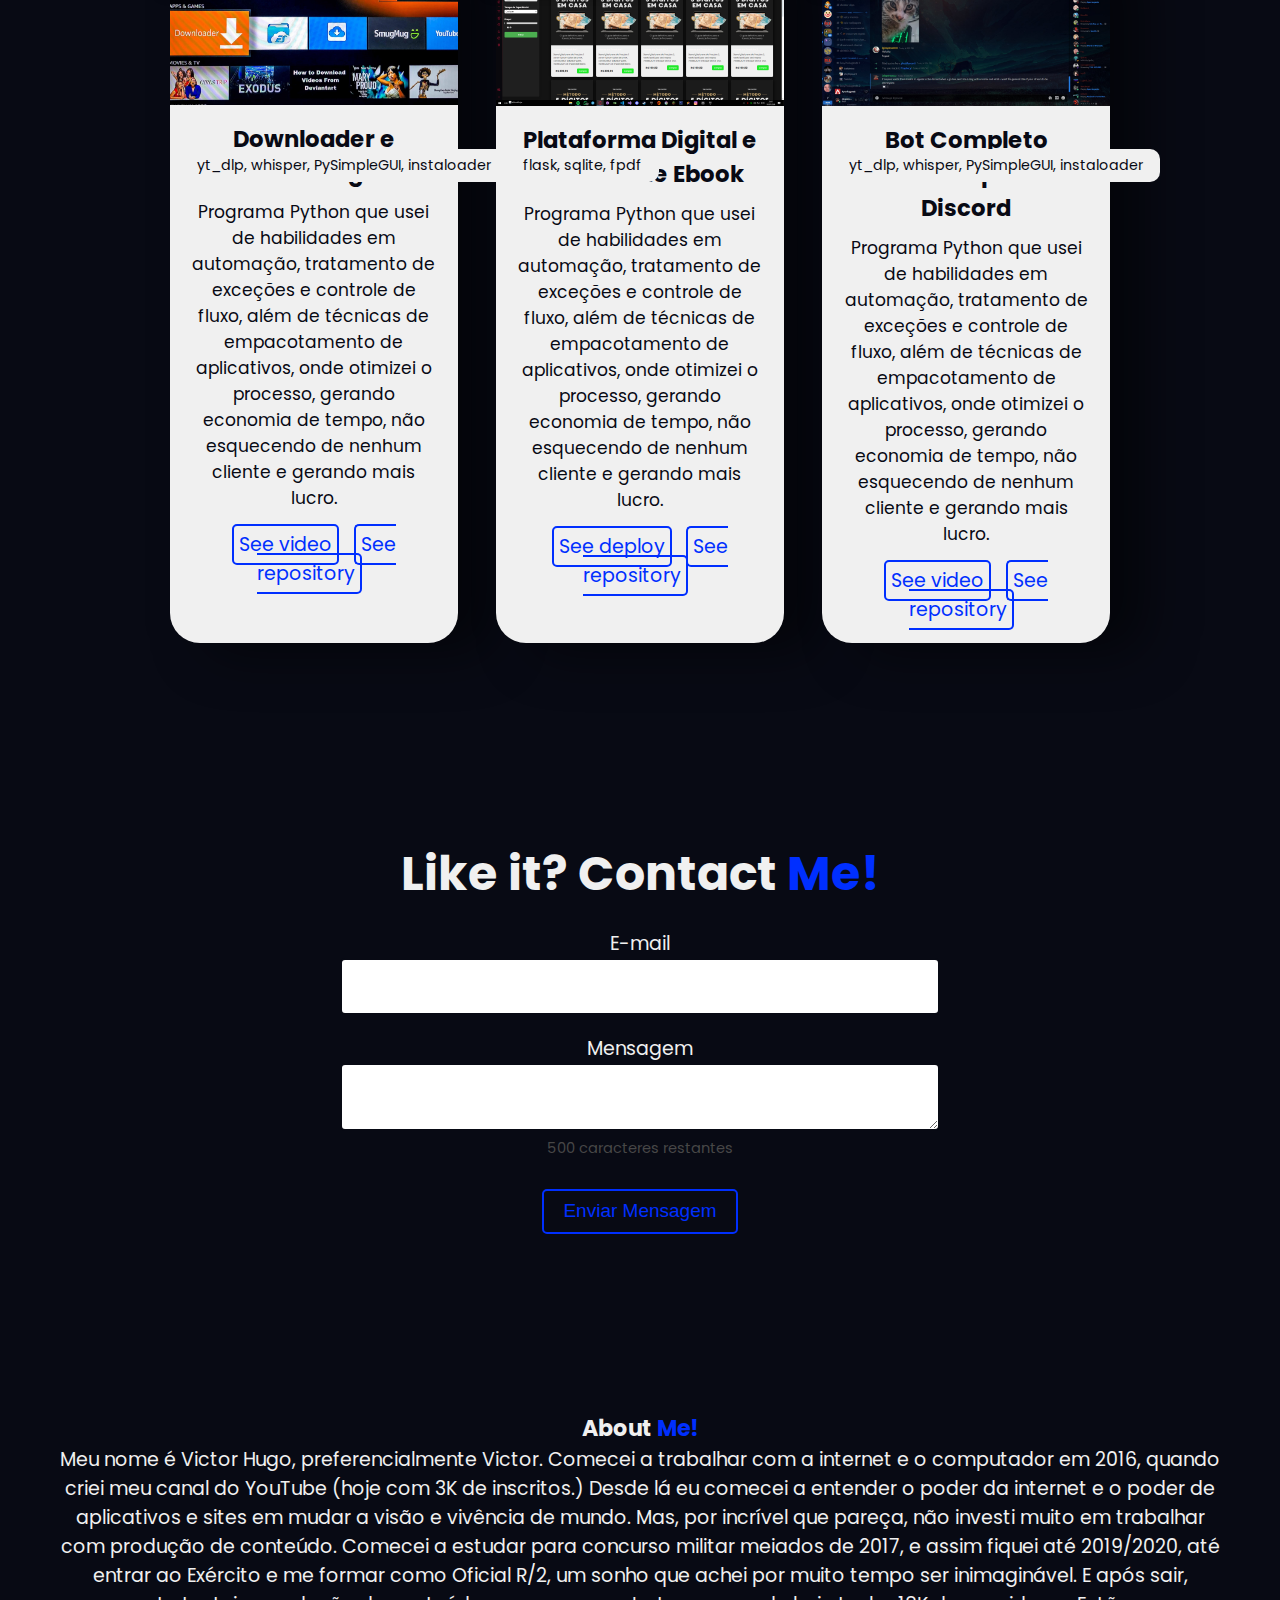
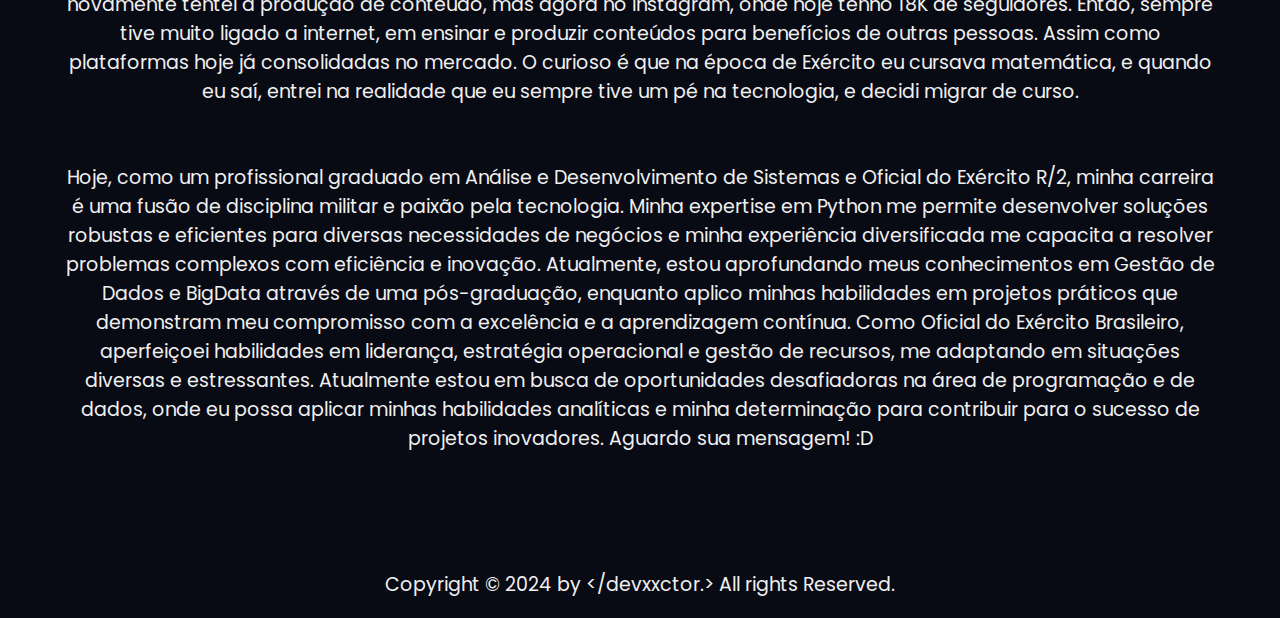
==== commit fa869846: "alterações site principal" ====
--- a/index.html
+++ b/index.html
@@ -18,7 +18,7 @@
             <ul class="nav">
                 <a href="#home">Home</a>
                 <a href="#portfolio">Projects</a>
-                <li><a href="online_services.html">Online Services</a></li>
+                <!-- <li><a href="online_services.html">Online Services</a></li> -->
                 <a href="#contact">Contact</a>
                 <a href="#about">About Me</a>
             </ul>
@@ -41,25 +41,6 @@
             
         </div>
     </div>
-
-    <!-- texto ao redor da imagem -->
-     <div class="asp">
-        <h4>ASPIRANTE A</h4>
-        <h4>OFICIAL R/2</h4>
-        <h6>CPOR, 2020</h6>
-     </div>
-
-     <div class="text">
-        <h3>Graduado em</h3>
-        <h3>Análise e Desenvolvimento</h3>
-        <h3>de Sistemas em 2023.</h3>
-     </div>
-
-     <div class="text-2">
-        <h3>Cursando Pós Graduação</h3>
-        <h3>em Gestão de Dados,</h3>
-        <h3>BigData.</h3>
-     </div>
 
     <!-- numero -->
      <div class="idade">
@@ -125,7 +106,7 @@
                     <div class="tecnologias-utilizadas">
                         <i class='bx bxl-python'></i>
                     </div>
-                    <h3>Automação Certificados</h3>
+                    <h3>Automação de Certificados</h3>
                     <p>
                         Programa Python que usei de habilidades em automação, tratamento de exceções e controle de fluxo, além de técnicas de empacotamento de aplicativos, onde otimizei o processo, gerando economia de tempo, não esquecendo de nenhum cliente e gerando mais lucro.  
                     </p>
@@ -178,14 +159,18 @@
                 </div>
             </div>
 
-            <!-- Project 4 -->
-            <div class="portfolio-item">
-                <img src="img/projeto5.png" alt="Projeto 4">
-                <div class="bibliotecas">
-                    <p>yt_dlp, whisper, PySimpleGUI, instaloader</p>
+            <!-- Project 5 -->
+            <div class="portfolio-item">
+                <img src="img/projeto5.png" alt="Projeto 5">
+                <div class="bibliotecas">
+                    <p>flask, sqlite, fpdf</p>
                 </div>
                 <div class="tecnologias-utilizadas">
                     <i class='bx bxl-python'></i>
+                    <i class='bx bxs-data' style='color:#ffffff' ></i>
+                    <i class='bx bxl-javascript'></i>
+                    <i class='bx bxl-html5' style='color:#ffffff' ></i>
+                    <i class='bx bxl-css3' style='color:#ffffff' ></i>
                 </div>
                 <div class="portfolio-content">
                     <h3>Plataforma Digital e Gerador de Ebook</h3>
@@ -199,9 +184,9 @@
                 </div>
             </div>
 
-            <!-- Project 4 -->
-            <div class="portfolio-item">
-                <img src="img/projeto6.png" alt="Projeto 4">
+            <!-- Project 6 -->
+            <div class="portfolio-item">
+                <img src="img/projeto6.png" alt="Projeto 6">
                 <div class="bibliotecas">
                     <p>yt_dlp, whisper, PySimpleGUI, instaloader</p>
                 </div>
@@ -246,8 +231,16 @@
     <section class="about" id="about">
         <div class="about-content">
             <h3>About <span>Me!</span></h3>
+            <P>
+                Meu nome é Victor Hugo, preferencialmente Victor. Comecei a trabalhar com a internet e o computador em 2016, quando criei meu canal do YouTube (hoje com 3K de inscritos.) Desde lá eu comecei a entender o poder da internet e o poder de aplicativos e sites em mudar a visão e vivência de mundo. Mas, por incrível que pareça, não investi muito em trabalhar com produção de conteúdo. Comecei a estudar para concurso militar meiados de 2017, e assim fiquei até 2019/2020, até entrar ao Exército e me formar como Oficial R/2, um sonho que achei por muito tempo ser inimaginável. E após sair, novamente tentei a produção de conteúdo, mas agora no Instagram, onde hoje tenho 18K de seguidores. Então, sempre tive muito ligado a internet, em ensinar e produzir conteúdos para benefícios de outras pessoas. Assim como plataformas hoje já consolidadas no mercado. O curioso é que na época de Exército eu cursava matemática, e quando eu saí, entrei na realidade que eu sempre tive um pé na tecnologia, e decidi migrar de curso.
+            </P>
+            <h1>‎ </h1>
             <p>
-                Lorem, ipsum dolor sit amet consectetur adipisicing elit. Dolorum nostrum sequi labore laudantium eius, quaerat excepturi recusandae similique non, repellendus nesciunt minima eligendi, facere dolores nihil ratione ex aspernatur hic quidem! Unde dicta laborum alias repellendus eaque, exercitationem voluptatum, repudiandae aperiam est ex dolore explicabo illum? Iusto praesentium minima porro. Ea odio animi nostrum saepe reprehenderit reiciendis eum assumenda maiores dolor molestiae voluptates praesentium, impedit cupiditate omnis, vitae voluptate exercitationem eos repellat! Delectus quasi voluptatum quia eum cum ullam expedita, deleniti odio commodi earum, reprehenderit officia placeat optio aperiam ut at ipsum, illum quos consequatur? Debitis dolorum sed ipsam recusandae. Ad natus adipisci deleniti culpa beatae nostrum doloribus, autem eius? Sequi ad voluptates amet vel alias aliquam deserunt quo modi impedit, numquam repellendus consequatur voluptas ratione nostrum nisi neque reprehenderit, velit perferendis dolorem! Dolor vitae nesciunt incidunt consequatur autem obcaecati dolore ipsum sint iste accusamus saepe maiores totam quae aut impedit similique eius laboriosam praesentium, temporibus alias voluptatibus officiis. Dolorum natus ad quis corporis nisi voluptates nobis tempora ab sapiente assumenda. Eligendi, deleniti dignissimos. Asperiores, iure! A recusandae nesciunt obcaecati facilis necessitatibus autem nam saepe enim natus? Facere eum praesentium consequuntur tenetur consequatur aspernatur molestias aliquid voluptatem dolorem eligendi. Dolore quod natus veniam. Et temporibus ratione, est accusantium quibusdam magni adipisci voluptatum eveniet sequi vero eos corporis quae sit ipsa tempore molestias! Voluptate, eos! Beatae dolore deserunt dolorem quibusdam ipsam voluptate ipsa! Esse id dolores, iure a saepe tempora, impedit, velit distinctio inventore exercitationem facere omnis corporis nostrum quidem perspiciatis quas maxime. Saepe quos, id quas velit debitis asperiores optio natus molestias harum fuga delectus, modi dignissimos temporibus dicta sapiente ut inventore est, autem officiis. Molestiae voluptates dicta ipsam, at esse hic asperiores amet. Adipisci enim deserunt aspernatur explicabo distinctio deleniti excepturi, porro harum ratione! Amet quis sunt error qui.
+                Hoje, como um profissional graduado em Análise e Desenvolvimento de Sistemas e Oficial do Exército R/2, minha carreira é uma fusão de disciplina militar e paixão pela tecnologia. Minha expertise em Python me permite desenvolver soluções robustas e eficientes para diversas necessidades de negócios e minha experiência diversificada me capacita a resolver problemas complexos com eficiência e inovação. Atualmente, estou aprofundando meus conhecimentos em Gestão de Dados e BigData através de uma pós-graduação, enquanto aplico minhas habilidades em projetos práticos que demonstram meu compromisso com a excelência e a aprendizagem contínua.
+
+                Como Oficial do Exército Brasileiro, aperfeiçoei habilidades em liderança, estratégia operacional e gestão de recursos, me adaptando em situações diversas e estressantes.
+
+                Atualmente estou em busca de oportunidades desafiadoras na área de programação e de dados, onde eu possa aplicar minhas habilidades analíticas e minha determinação para contribuir para o sucesso de projetos inovadores. Aguardo sua mensagem! :D
             </p>
         </div>
     </section>
--- a/css/style.css
+++ b/css/style.css
@@ -38,6 +38,7 @@
     justify-content: space-between;
     align-items: center;
     z-index: 100;
+    background-color: var(--color-00);
 }
 
 span {
@@ -45,13 +46,14 @@
 }
 
 .profile-picture {
-    max-width: 55.2%;
+    max-width: 56.4%;
     height: auto;
     display: block;
     margin: 0;
     position: relative;
     cursor: default;
     margin-top: 3.5rem;
+    left: 14%;
 }
 
 .nav {
@@ -83,8 +85,10 @@
     border: 2px solid var(--main-color);
     padding: 0.5rem 1rem;
     border-radius: 5px;
-    transition: 0.5s;
-}
+    transition: 0.8s;
+}
+
+
 
 .home-content .btn {
     margin-top: 3rem; 
@@ -201,8 +205,8 @@
 .overlay1 {
     position: absolute;
     top: 73%;
-    left: 70%;
-    width: 59%;
+    left: 71%;
+    width: 58%;
     height: 37%;
     background-color: #001b94;;
     z-index: 2;
@@ -340,11 +344,15 @@
 
 .portfolio-buttons .btn {
     margin-right: 0.5rem;
-}
+    padding: 5px 5px;
+}
+
+
 
 .contact {
     padding: 2rem;
     text-align: center;
+    margin-top: 100px;
 }
 
 .contact h2 {
